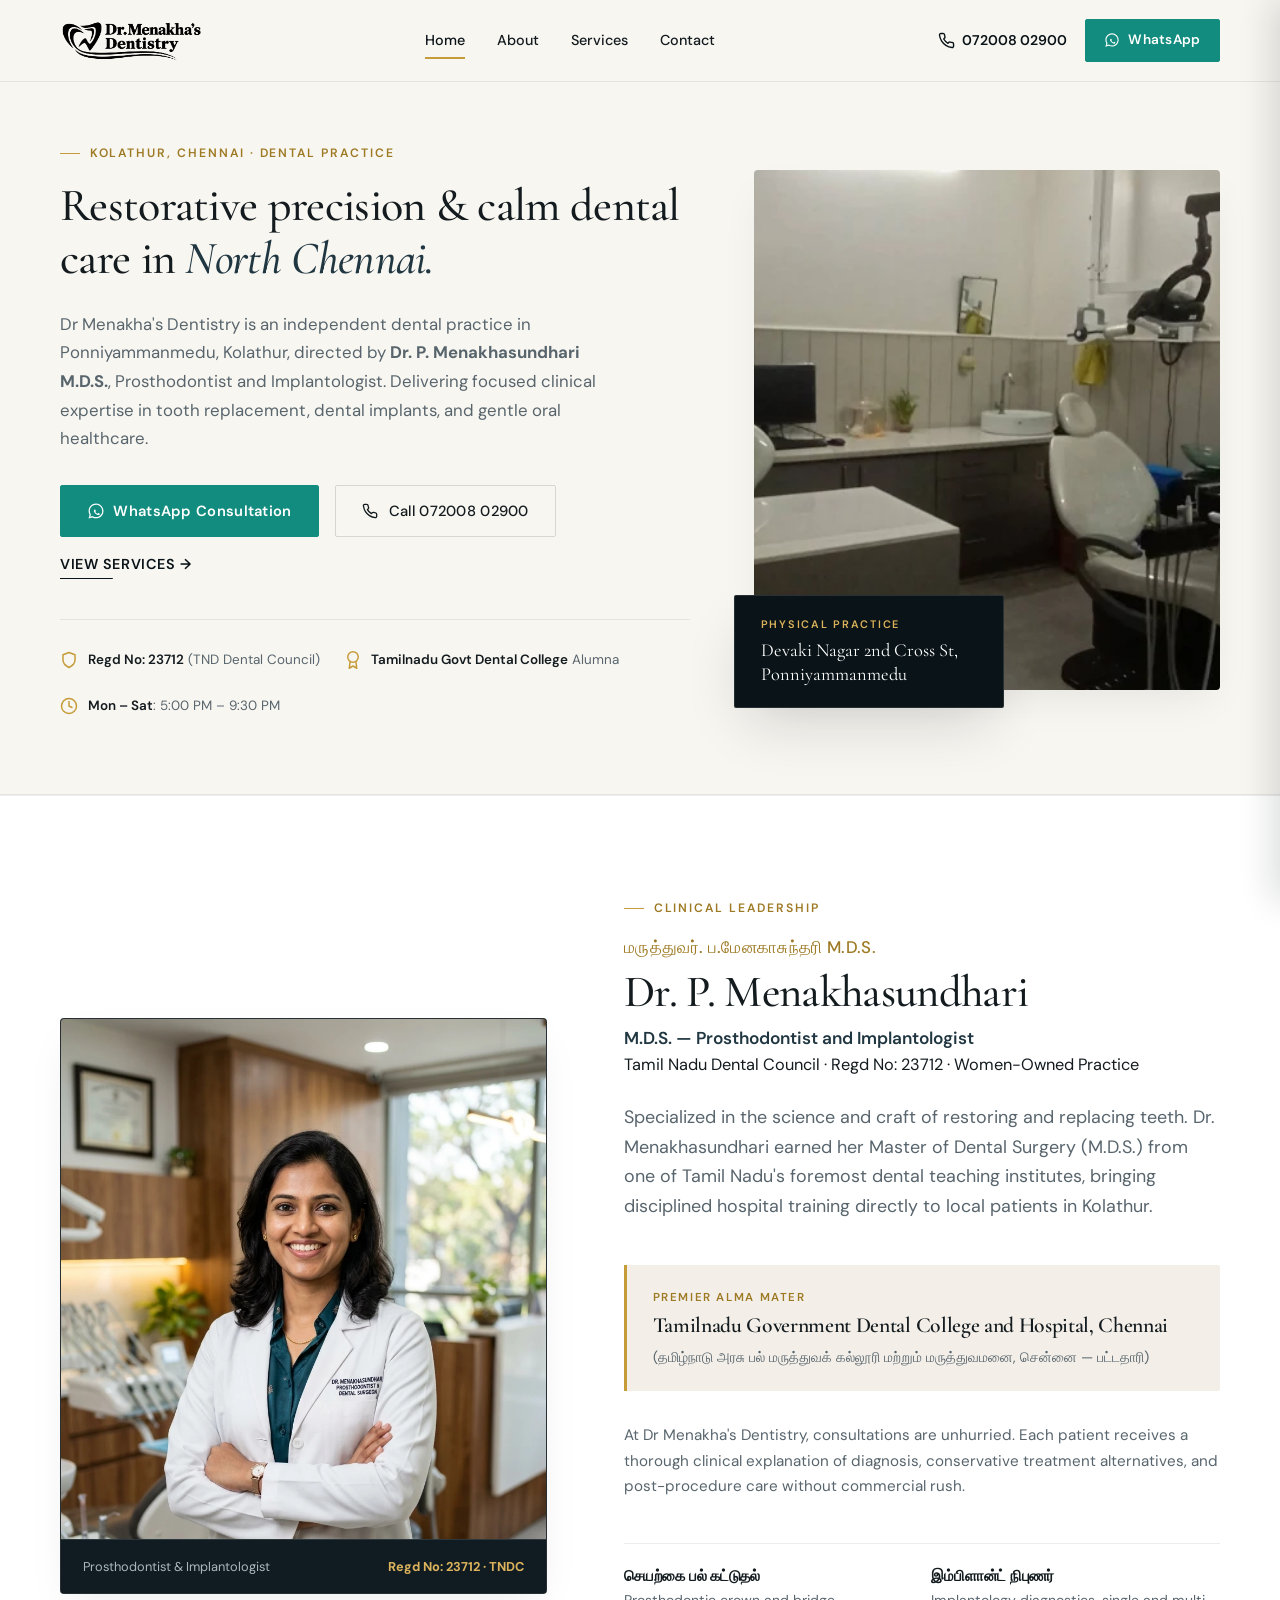
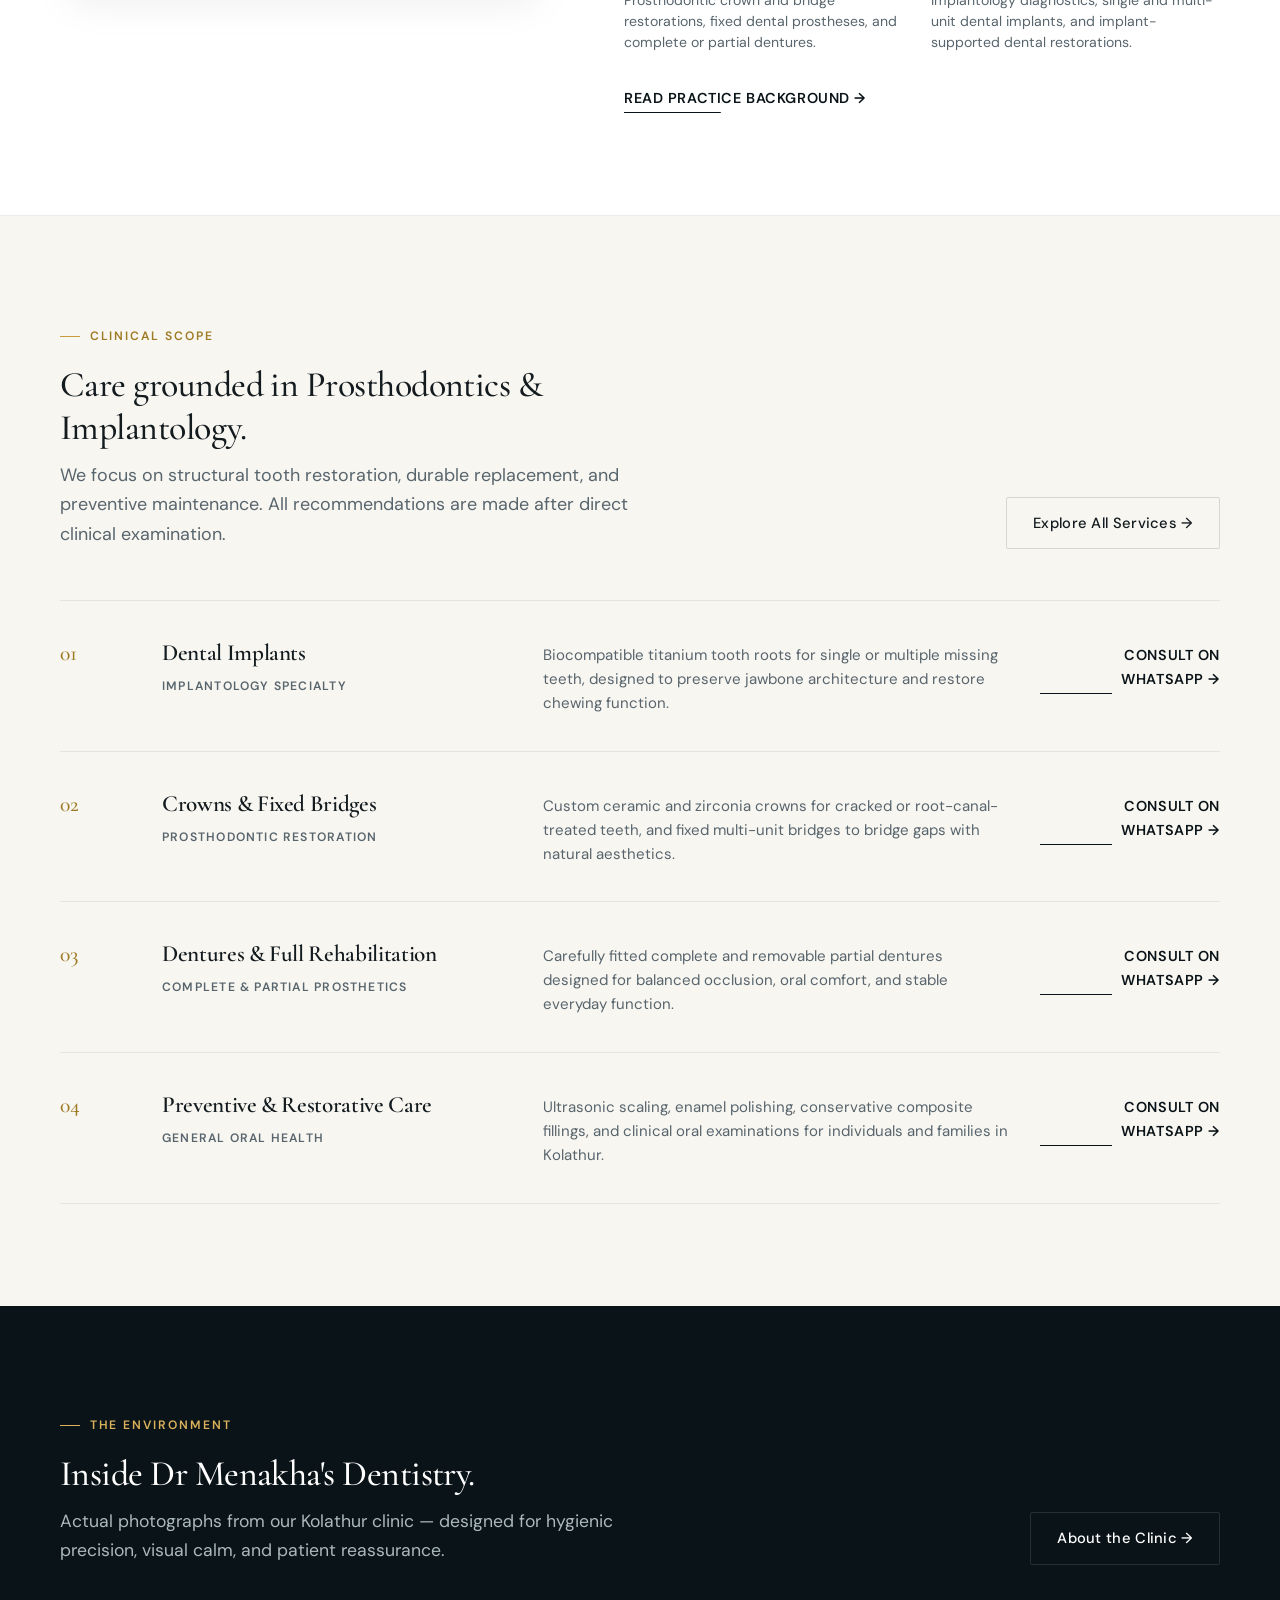
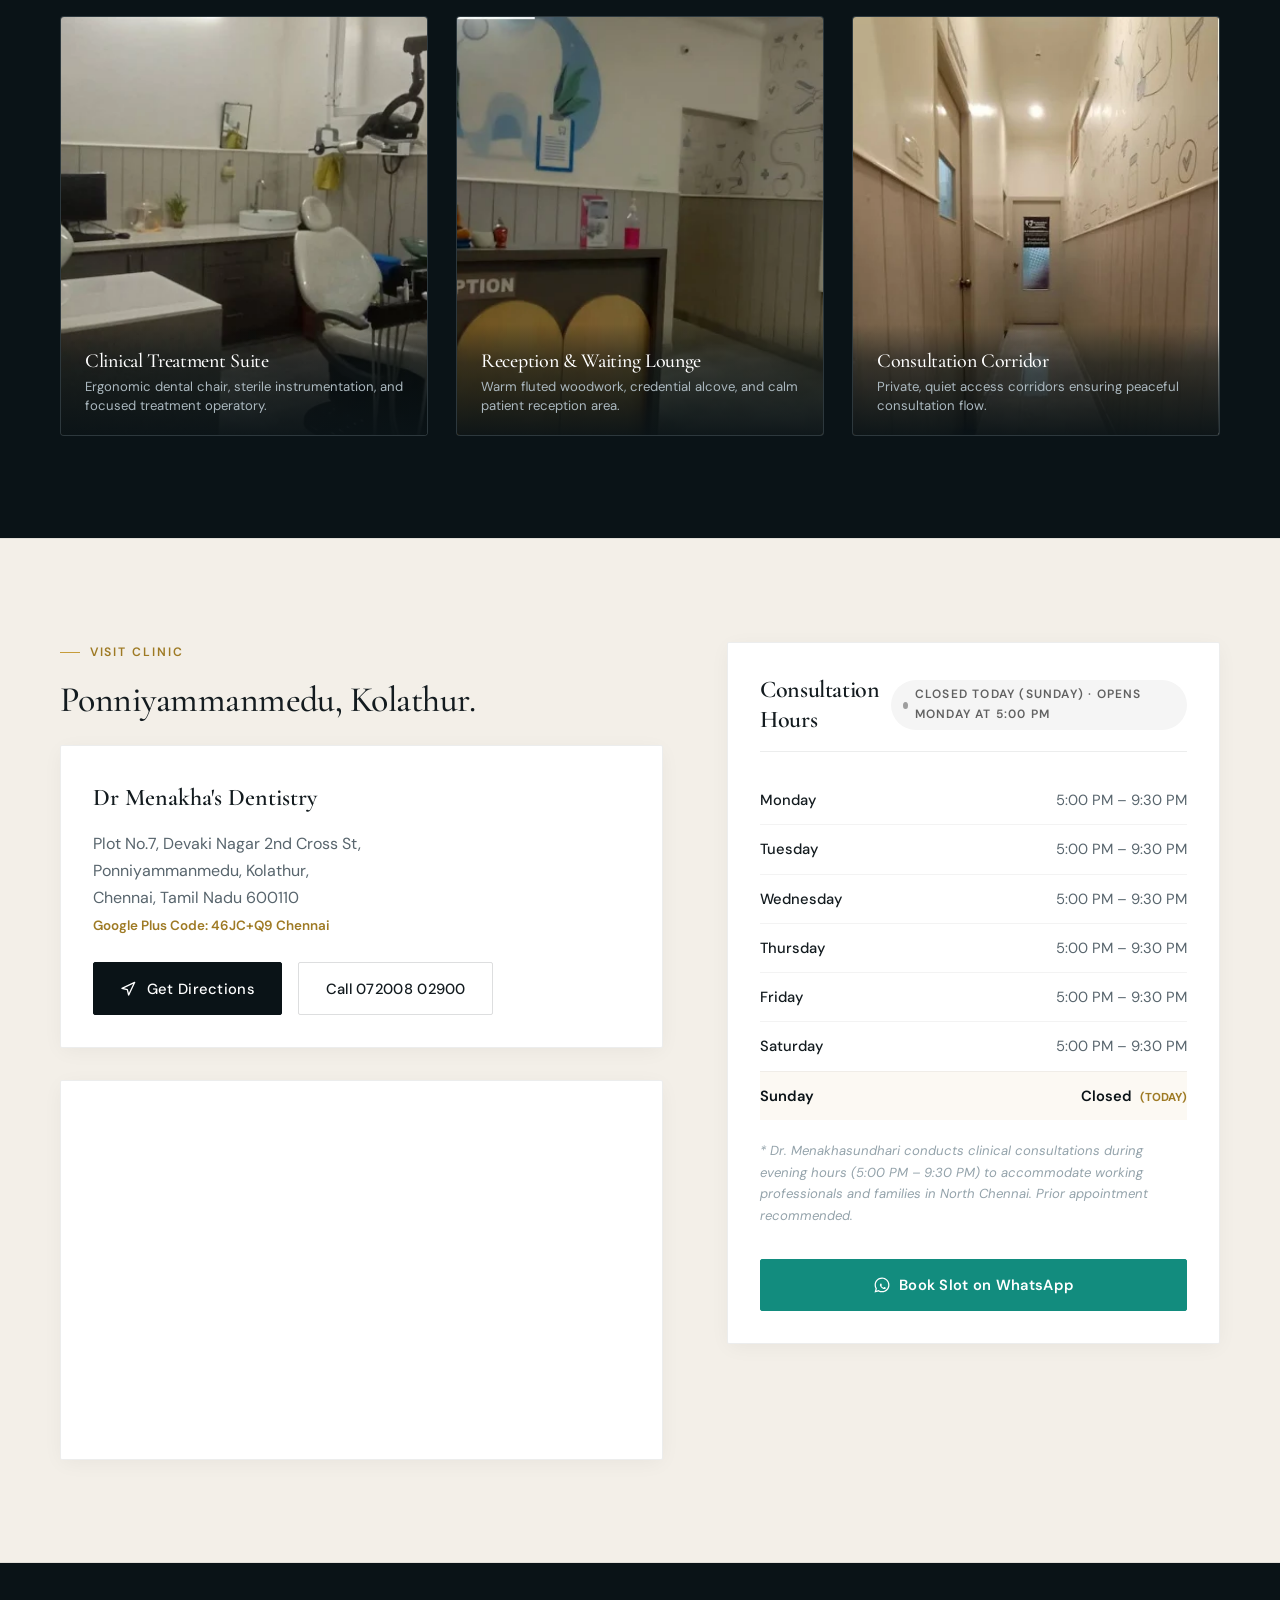
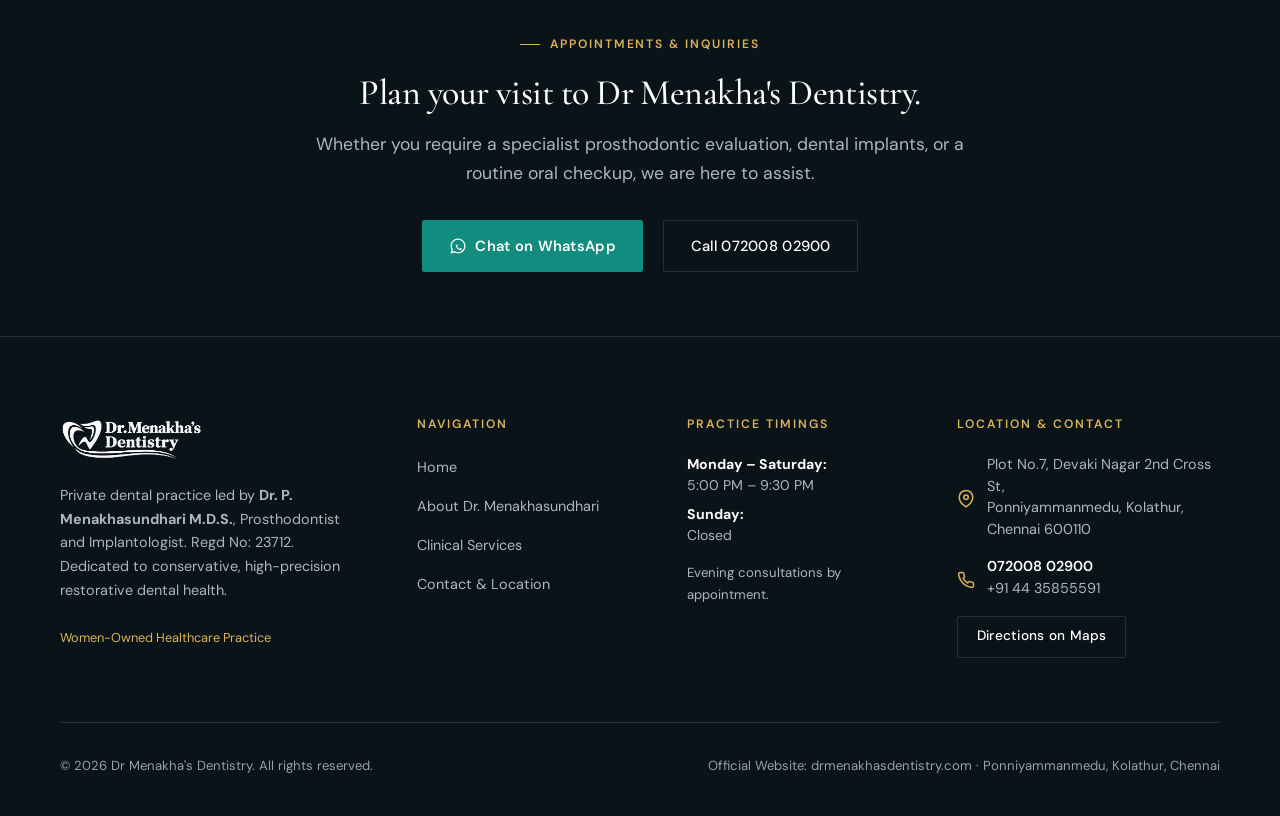
==== index.html @ 12c13c27 "Initial production release: Dr Menakha's Dentistry official website" ====
<!DOCTYPE html>
<html lang="en">
<head>
  <meta charset="UTF-8">
  <meta name="viewport" content="width=device-width, initial-scale=1.0">
  <title>Dr Menakha's Dentistry | Dental Clinic in Kolathur, Chennai</title>
  <meta name="description" content="Dr Menakha's Dentistry in Kolathur, Chennai. Led by Dr. P. Menakhasundhari M.D.S. (Govt Dental College Chennai), Prosthodontist and Implantologist. Regd No: 23712. Evening clinic 5:00 PM - 9:30 PM.">
  <meta name="keywords" content="dental clinic Kolathur, dentist Kolathur Chennai, Dr Menakha's Dentistry, Prosthodontist Chennai, dental implants Kolathur, Ponniyammanmedu dental clinic">
  <link rel="canonical" href="https://drmenakhasdentistry.com/">

  <!-- Open Graph -->
  <meta property="og:type" content="website">
  <meta property="og:url" content="https://drmenakhasdentistry.com/">
  <meta property="og:title" content="Dr Menakha's Dentistry | Dental Clinic in Kolathur, Chennai">
  <meta property="og:description" content="Boutique dental practice in Kolathur, Chennai. Prosthodontics, Dental Implants, and Restorative Care by Dr. P. Menakhasundhari M.D.S.">
  <meta property="og:image" content="https://drmenakhasdentistry.com/assets/images/clinic-signboard-night.png">

  <!-- Twitter -->
  <meta name="twitter:card" content="summary_large_image">
  <meta name="twitter:title" content="Dr Menakha's Dentistry | Kolathur, Chennai">
  <meta name="twitter:description" content="Prosthodontist and Implantologist in Kolathur, Chennai. Evening consultations 5:00 PM - 9:30 PM.">
  <meta name="twitter:image" content="https://drmenakhasdentistry.com/assets/images/clinic-signboard-night.png">

  <!-- Google Fonts: Cormorant Garamond & DM Sans -->
  <link rel="preconnect" href="https://fonts.googleapis.com">
  <link rel="preconnect" href="https://fonts.gstatic.com" crossorigin>
  <link href="https://fonts.googleapis.com/css2?family=Cormorant+Garamond:ital,wght@0,400;0,500;0,600;0,700;1,400;1,600&family=DM+Sans:ital,opsz,wght@0,9..40,300;0,9..40,400;0,9..40,500;0,9..40,600;0,9..40,700;1,9..40,400&display=swap" rel="stylesheet">

  <link rel="icon" type="image/x-icon" href="favicon.ico">
  <link rel="icon" type="image/png" href="assets/logo/favicon.png">
  <link rel="stylesheet" href="assets/css/main.css?v=7">

  <!-- Schema.org JSON-LD -->
  <script type="application/ld+json">
  {
    "@context": "https://schema.org",
    "@type": "Dentist",
    "@id": "https://drmenakhasdentistry.com/#clinic",
    "name": "Dr Menakha's Dentistry",
    "alternateName": "Dr. Menakha's Dentistry",
    "image": "https://drmenakhasdentistry.com/assets/images/clinic-signboard-night.png",
    "telephone": "+91-7200802900",
    "additionalTelephone": "+91-44-35855591",
    "url": "https://drmenakhasdentistry.com/",
    "priceRange": "$$",
    "address": {
      "@type": "PostalAddress",
      "streetAddress": "Plot No.7, Devaki Nagar 2nd Cross St, Ponniyammanmedu",
      "addressLocality": "Kolathur, Chennai",
      "addressRegion": "Tamil Nadu",
      "postalCode": "600110",
      "addressCountry": "IN"
    },
    "geo": {
      "@type": "GeoCoordinates",
      "latitude": 13.1257,
      "longitude": 80.2078
    },
    "hasMap": "https://maps.google.com/?q=46JC%2BQ9+Chennai,+Tamil+Nadu",
    "openingHoursSpecification": [
      {
        "@type": "OpeningHoursSpecification",
        "dayOfWeek": ["Monday", "Tuesday", "Wednesday", "Thursday", "Friday", "Saturday"],
        "opens": "17:00",
        "closes": "21:30"
      }
    ],
    "medicalSpecialty": [
      "Prosthodontics",
      "Implantology",
      "Dentistry"
    ],
    "physician": {
      "@type": "Physician",
      "name": "Dr. P. Menakhasundhari",
      "jobTitle": "Prosthodontist and Implantologist",
      "alumniOf": "Tamilnadu Government Dental College and Hospital, Chennai",
      "identifier": "23712"
    }
  }
  </script>
</head>
<body>

  <!-- ==========================================================================
       Header & Navigation
       ========================================================================== -->
  <header class="site-header" role="banner">
    <div class="container header-inner">
      <a href="index.html" class="brand-logo-link" aria-label="Dr Menakha's Dentistry Home">
        <picture>
          <source srcset="assets/logo/clinic-logo.webp" type="image/webp">
          <img src="assets/logo/clinic-logo.png" alt="Dr Menakha's Dentistry" class="brand-logo-img" width="235" height="83" fetchpriority="high">
        </picture>
      </a>

      <nav class="desktop-nav" role="navigation" aria-label="Main Navigation">
        <a href="index.html" class="nav-link active">Home</a>
        <a href="about.html" class="nav-link">About</a>
        <a href="services.html" class="nav-link">Services</a>
        <a href="contact.html" class="nav-link">Contact</a>
      </nav>

      <div class="header-cta-group">
        <a href="tel:07200802900" class="header-phone-link">
          <svg width="17" height="17" viewBox="0 0 24 24" fill="none" stroke="currentColor" stroke-width="2" stroke-linecap="round" stroke-linejoin="round" aria-hidden="true"><path d="M22 16.92v3a2 2 0 0 1-2.18 2 19.79 19.79 0 0 1-8.63-3.07 19.5 19.5 0 0 1-6-6 19.79 19.79 0 0 1-3.07-8.67A2 2 0 0 1 4.11 2h3a2 2 0 0 1 2 1.72 12.84 12.84 0 0 0 .7 2.81 2 2 0 0 1-.45 2.11L8.09 9.91a16 16 0 0 0 6 6l1.27-1.27a2 2 0 0 1 2.11-.45 12.84 12.84 0 0 0 2.81.7A2 2 0 0 1 22 16.92z"></path></svg>
          <span>072008 02900</span>
        </a>
        <a href="https://wa.me/917200802900?text=Hello%20Dr.%20Menakha's%20Dentistry,%20I%20would%20like%20to%20consult%20regarding%20an%20appointment." target="_blank" rel="noopener" class="btn btn-whatsapp btn-sm" aria-label="Chat on WhatsApp">
          <svg width="16" height="16" viewBox="0 0 24 24" fill="currentColor" aria-hidden="true"><path d="M12.04 2c-5.46 0-9.91 4.45-9.91 9.91 0 1.75.46 3.45 1.32 4.95L2.05 22l5.25-1.38c1.45.79 3.08 1.21 4.74 1.21 5.46 0 9.91-4.45 9.91-9.91 0-2.65-1.03-5.14-2.9-7.01A9.816 9.816 0 0 0 12.04 2zm.01 1.67c2.2 0 4.26.86 5.82 2.42a8.225 8.225 0 0 1 2.41 5.83c0 4.54-3.7 8.24-8.24 8.24-1.48 0-2.93-.4-4.2-1.15l-.3-.18-3.12.82.83-3.04-.2-.31a8.196 8.196 0 0 1-1.26-4.38c0-4.54 3.7-8.24 8.24-8.24zm4.52 11.66c-.19-.09-1.12-.55-1.3-.61-.17-.07-.3-.1-.43.1-.12.19-.49.61-.6.74-.11.12-.23.14-.42.05-.19-.09-.81-.3-1.55-.96-.57-.51-.96-1.14-1.07-1.33-.11-.19-.01-.3.08-.39.09-.09.19-.23.29-.35.09-.12.13-.2.19-.33.07-.14.03-.26-.02-.35-.05-.09-.43-1.04-.6-1.42-.16-.37-.32-.32-.44-.33l-.37-.01c-.13 0-.34.05-.51.24-.18.19-.68.66-.68 1.62s.7 1.88.8 2.01c.09.14 1.37 2.1 3.32 2.94.46.2.83.32 1.11.41.47.15.89.13 1.23.08.38-.06 1.12-.46 1.28-.9.16-.44.16-.82.11-.9-.04-.08-.17-.13-.36-.23z"/></svg>
          <span>WhatsApp</span>
        </a>
      </div>

      <button type="button" class="mobile-nav-toggle" aria-label="Toggle navigation menu" aria-expanded="false">
        <span class="hamburger-bar"></span>
        <span class="hamburger-bar"></span>
        <span class="hamburger-bar"></span>
      </button>
    </div>
  </header>

  <!-- Mobile Drawer -->
  <div class="mobile-drawer-backdrop" aria-hidden="true"></div>
  <aside class="mobile-drawer" role="dialog" aria-label="Mobile Navigation">
    <nav class="mobile-drawer-nav">
      <a href="index.html" class="mobile-nav-link active">Home</a>
      <a href="about.html" class="mobile-nav-link">About Practice</a>
      <a href="services.html" class="mobile-nav-link">Clinical Services</a>
      <a href="contact.html" class="mobile-nav-link">Contact &amp; Timings</a>
    </nav>
    <div class="mobile-drawer-footer">
      <div style="font-size: 0.85rem; color: var(--color-text-muted); margin-bottom: 0.5rem;">
        Plot No.7, Devaki Nagar 2nd Cross St,<br>Ponniyammanmedu, Kolathur, Chennai
      </div>
      <a href="tel:07200802900" class="btn btn-secondary" style="width: 100%;">Call 072008 02900</a>
      <a href="https://wa.me/917200802900?text=Hello%20Dr.%20Menakha's%20Dentistry,%20I%20would%20like%20to%20consult%20regarding%20an%20appointment." target="_blank" rel="noopener" class="btn btn-whatsapp" style="width: 100%;">Chat on WhatsApp</a>
    </div>
  </aside>

  <!-- Main Content -->
  <main id="main-content">

    <!-- ==========================================================================
         Hero Section (Editorial Asymmetric Composition)
         ========================================================================== -->
    <section class="hero-editorial" aria-labelledby="hero-title">
      <div class="container">
        <div class="hero-grid">
          
          <div class="hero-copy-col" data-reveal>
            <div class="eyebrow">Kolathur, Chennai · Dental Practice</div>
            <h1 id="hero-title" class="hero-headline">
              Restorative precision &amp; calm dental care in <span class="accent">North Chennai.</span>
            </h1>
            <p class="hero-description">
              Dr Menakha's Dentistry is an independent dental practice in Ponniyammanmedu, Kolathur, directed by <strong>Dr. P. Menakhasundhari M.D.S.</strong>, Prosthodontist and Implantologist. Delivering focused clinical expertise in tooth replacement, dental implants, and gentle oral healthcare.
            </p>

            <div class="hero-actions">
              <a href="https://wa.me/917200802900?text=Hello%20Dr.%20Menakha's%20Dentistry,%20I%20would%20like%20to%20consult%20regarding%20an%20appointment." target="_blank" rel="noopener" class="btn btn-whatsapp">
                <svg width="18" height="18" viewBox="0 0 24 24" fill="currentColor" aria-hidden="true"><path d="M12.04 2c-5.46 0-9.91 4.45-9.91 9.91 0 1.75.46 3.45 1.32 4.95L2.05 22l5.25-1.38c1.45.79 3.08 1.21 4.74 1.21 5.46 0 9.91-4.45 9.91-9.91 0-2.65-1.03-5.14-2.9-7.01A9.816 9.816 0 0 0 12.04 2zm.01 1.67c2.2 0 4.26.86 5.82 2.42a8.225 8.225 0 0 1 2.41 5.83c0 4.54-3.7 8.24-8.24 8.24-1.48 0-2.93-.4-4.2-1.15l-.3-.18-3.12.82.83-3.04-.2-.31a8.196 8.196 0 0 1-1.26-4.38c0-4.54 3.7-8.24 8.24-8.24zm4.52 11.66c-.19-.09-1.12-.55-1.3-.61-.17-.07-.3-.1-.43.1-.12.19-.49.61-.6.74-.11.12-.23.14-.42.05-.19-.09-.81-.3-1.55-.96-.57-.51-.96-1.14-1.07-1.33-.11-.19-.01-.3.08-.39.09-.09.19-.23.29-.35.09-.12.13-.2.19-.33.07-.14.03-.26-.02-.35-.05-.09-.43-1.04-.6-1.42-.16-.37-.32-.32-.44-.33l-.37-.01c-.13 0-.34.05-.51.24-.18.19-.68.66-.68 1.62s.7 1.88.8 2.01c.09.14 1.37 2.1 3.32 2.94.46.2.83.32 1.11.41.47.15.89.13 1.23.08.38-.06 1.12-.46 1.28-.9.16-.44.16-.82.11-.9-.04-.08-.17-.13-.36-.23z"/></svg>
                <span>WhatsApp Consultation</span>
              </a>
              <a href="tel:07200802900" class="btn btn-secondary">
                <svg width="16" height="16" viewBox="0 0 24 24" fill="none" stroke="currentColor" stroke-width="2" stroke-linecap="round" stroke-linejoin="round" aria-hidden="true"><path d="M22 16.92v3a2 2 0 0 1-2.18 2 19.79 19.79 0 0 1-8.63-3.07 19.5 19.5 0 0 1-6-6 19.79 19.79 0 0 1-3.07-8.67A2 2 0 0 1 4.11 2h3a2 2 0 0 1 2 1.72 12.84 12.84 0 0 0 .7 2.81 2 2 0 0 1-.45 2.11L8.09 9.91a16 16 0 0 0 6 6l1.27-1.27a2 2 0 0 1 2.11-.45 12.84 12.84 0 0 0 2.81.7A2 2 0 0 1 22 16.92z"></path></svg>
                <span>Call 072008 02900</span>
              </a>
              <a href="services.html" class="editorial-link">
                View Services &rarr;
              </a>
            </div>

            <!-- Factual Credential Badges -->
            <div class="credential-ribbon">
              <div class="credential-item">
                <svg width="18" height="18" viewBox="0 0 24 24" fill="none" stroke="currentColor" stroke-width="2" stroke-linecap="round" stroke-linejoin="round" aria-hidden="true"><path d="M12 22s8-4 8-10V5l-8-3-8 3v7c0 6 8 10 8 10z"></path></svg>
                <span><strong>Regd No: 23712</strong> (TND Dental Council)</span>
              </div>
              <div class="credential-item">
                <svg width="18" height="18" viewBox="0 0 24 24" fill="none" stroke="currentColor" stroke-width="2" stroke-linecap="round" stroke-linejoin="round" aria-hidden="true"><circle cx="12" cy="8" r="7"></circle><polyline points="8.21 13.89 7 23 12 20 17 23 15.79 13.88"></polyline></svg>
                <span><strong>Tamilnadu Govt Dental College</strong> Alumna</span>
              </div>
              <div class="credential-item">
                <svg width="18" height="18" viewBox="0 0 24 24" fill="none" stroke="currentColor" stroke-width="2" stroke-linecap="round" stroke-linejoin="round" aria-hidden="true"><circle cx="12" cy="12" r="10"></circle><polyline points="12 6 12 12 16 14"></polyline></svg>
                <span><strong>Mon – Sat</strong>: 5:00 PM – 9:30 PM</span>
              </div>
            </div>
          </div>

          <!-- Hero Media Composition (Real Clinic Photography) -->
          <div class="hero-media-col" data-reveal data-reveal-delay="1">
            <div class="hero-image-frame">
              <picture>
                <source srcset="assets/images/clinic-operatory.webp" type="image/webp">
                <img src="assets/images/clinic-operatory.png" alt="Clinical treatment operatory with modern ergonomic dental chair at Dr Menakha's Dentistry Kolathur" width="1024" height="405" loading="eager">
              </picture>
            </div>
            
            <div class="hero-badge-overlay">
              <div class="badge-eyebrow">Physical Practice</div>
              <p class="badge-text">Devaki Nagar 2nd Cross St, Ponniyammanmedu</p>
            </div>
          </div>

        </div>
      </div>
    </section>

    <hr class="hairline-divider">

    <!-- ==========================================================================
         Doctor & Academic Profile Section (Strictly Factual)
         ========================================================================== -->
    <section class="section-spacing doctor-profile-section" aria-labelledby="doctor-profile-title">
      <div class="container">
        <div class="doctor-grid">
          
          <div class="doctor-media-wrapper" data-reveal>
            <div class="doctor-portrait-card">
              <picture>
                <source srcset="assets/images/doctor-portrait.webp" type="image/webp">
                <img src="assets/images/doctor-portrait.jpg" alt="Dr. P. Menakhasundhari M.D.S., Prosthodontist and Implantologist at Dr Menakha's Dentistry Kolathur" width="800" height="1067" loading="lazy" class="doctor-portrait-img">
              </picture>
              <div class="doctor-caption-strip">
                <span>Prosthodontist &amp; Implantologist</span>
                <strong>Regd No: 23712 · TNDC</strong>
              </div>
            </div>
          </div>

          <div class="doctor-content-col" data-reveal data-reveal-delay="1">
            <div class="eyebrow">Clinical Leadership</div>
            <div class="doctor-tamil-script">மருத்துவர். ப.மேனகாசுந்தரி M.D.S.</div>
            
            <div class="doctor-title-block">
              <h2 id="doctor-profile-title" class="doctor-name">Dr. P. Menakhasundhari</h2>
              <div class="doctor-designation">M.D.S. — Prosthodontist and Implantologist</div>
              <div class="doctor-reg_meta">Tamil Nadu Dental Council · Regd No: 23712 · Women-Owned Practice</div>
            </div>

            <p class="lead-text">
              Specialized in the science and craft of restoring and replacing teeth. Dr. Menakhasundhari earned her Master of Dental Surgery (M.D.S.) from one of Tamil Nadu's foremost dental teaching institutes, bringing disciplined hospital training directly to local patients in Kolathur.
            </p>

            <div class="institution-card">
              <div class="institution-label">Premier Alma Mater</div>
              <h3 class="institution-name">Tamilnadu Government Dental College and Hospital, Chennai</h3>
              <p style="font-size: 0.88rem; color: var(--color-text-muted); margin-top: 0.4rem; margin-bottom: 0;">
                (தமிழ்நாடு அரசு பல் மருத்துவக் கல்லூரி மற்றும் மருத்துவமனை, சென்னை — பட்டதாரி)
              </p>
            </div>

            <p style="font-size: 0.95rem; color: var(--color-text-muted);">
              At Dr Menakha's Dentistry, consultations are unhurried. Each patient receives a thorough clinical explanation of diagnosis, conservative treatment alternatives, and post-procedure care without commercial rush.
            </p>

            <div class="specialty-list">
              <div class="specialty-item">
                <h4>செயற்கை பல் கட்டுதல்</h4>
                <p>Prosthodontic crown and bridge restorations, fixed dental prostheses, and complete or partial dentures.</p>
              </div>
              <div class="specialty-item">
                <h4>இம்பிளான்ட் நிபுணர்</h4>
                <p>Implantology diagnostics, single and multi-unit dental implants, and implant-supported dental restorations.</p>
              </div>
            </div>

            <div style="margin-top: 2rem;">
              <a href="about.html" class="editorial-link">Read Practice Background &rarr;</a>
            </div>
          </div>

        </div>
      </div>
    </section>

    <!-- ==========================================================================
         Selected Dental Services Preview
         ========================================================================== -->
    <section class="section-spacing services-editorial-section" aria-labelledby="services-preview-title">
      <div class="container">
        
        <div class="section-head-split" data-reveal>
          <div class="section-head-copy">
            <div class="eyebrow">Clinical Scope</div>
            <h2 id="services-preview-title">Care grounded in Prosthodontics &amp; Implantology.</h2>
            <p class="lead-text">
              We focus on structural tooth restoration, durable replacement, and preventive maintenance. All recommendations are made after direct clinical examination.
            </p>
          </div>
          <div>
            <a href="services.html" class="btn btn-secondary">Explore All Services &rarr;</a>
          </div>
        </div>

        <div class="service-list-editorial">
          
          <article class="service-row-editorial" data-reveal>
            <div class="service-num">01</div>
            <div class="service-name-col">
              <h3>Dental Implants</h3>
              <span class="service-tag">Implantology Specialty</span>
            </div>
            <div class="service-desc-col">
              <p>Biocompatible titanium tooth roots for single or multiple missing teeth, designed to preserve jawbone architecture and restore chewing function.</p>
            </div>
            <div class="service-action-col">
              <a href="https://wa.me/917200802900?text=Hello%20Dr.%20Menakha's%20Dentistry,%20I%20would%20like%20to%20consult%20regarding%20Dental%20Implants." target="_blank" rel="noopener" class="editorial-link">Consult on WhatsApp &rarr;</a>
            </div>
          </article>

          <article class="service-row-editorial" data-reveal data-reveal-delay="1">
            <div class="service-num">02</div>
            <div class="service-name-col">
              <h3>Crowns &amp; Fixed Bridges</h3>
              <span class="service-tag">Prosthodontic Restoration</span>
            </div>
            <div class="service-desc-col">
              <p>Custom ceramic and zirconia crowns for cracked or root-canal-treated teeth, and fixed multi-unit bridges to bridge gaps with natural aesthetics.</p>
            </div>
            <div class="service-action-col">
              <a href="https://wa.me/917200802900?text=Hello%20Dr.%20Menakha's%20Dentistry,%20I%20would%20like%20to%20consult%20regarding%20Crowns%20and%20Fixed%20Bridges." target="_blank" rel="noopener" class="editorial-link">Consult on WhatsApp &rarr;</a>
            </div>
          </article>

          <article class="service-row-editorial" data-reveal data-reveal-delay="2">
            <div class="service-num">03</div>
            <div class="service-name-col">
              <h3>Dentures &amp; Full Rehabilitation</h3>
              <span class="service-tag">Complete &amp; Partial Prosthetics</span>
            </div>
            <div class="service-desc-col">
              <p>Carefully fitted complete and removable partial dentures designed for balanced occlusion, oral comfort, and stable everyday function.</p>
            </div>
            <div class="service-action-col">
              <a href="https://wa.me/917200802900?text=Hello%20Dr.%20Menakha's%20Dentistry,%20I%20would%20like%20to%20consult%20regarding%20Dentures%20and%20Rehabilitation." target="_blank" rel="noopener" class="editorial-link">Consult on WhatsApp &rarr;</a>
            </div>
          </article>

          <article class="service-row-editorial" data-reveal data-reveal-delay="3">
            <div class="service-num">04</div>
            <div class="service-name-col">
              <h3>Preventive &amp; Restorative Care</h3>
              <span class="service-tag">General Oral Health</span>
            </div>
            <div class="service-desc-col">
              <p>Ultrasonic scaling, enamel polishing, conservative composite fillings, and clinical oral examinations for individuals and families in Kolathur.</p>
            </div>
            <div class="service-action-col">
              <a href="https://wa.me/917200802900?text=Hello%20Dr.%20Menakha's%20Dentistry,%20I%20would%20like%20to%20consult%20regarding%20Preventive%20and%20Restorative%20Care." target="_blank" rel="noopener" class="editorial-link">Consult on WhatsApp &rarr;</a>
            </div>
          </article>

        </div>

      </div>
    </section>

    <!-- ==========================================================================
         Real Clinic Photographic Gallery / Tour
         ========================================================================== -->
    <section class="section-spacing gallery-editorial-section" aria-labelledby="gallery-title">
      <div class="container">
        
        <div class="section-head-split" data-reveal>
          <div class="section-head-copy">
            <div class="eyebrow eyebrow-dark">The Environment</div>
            <h2 id="gallery-title">Inside Dr Menakha's Dentistry.</h2>
            <p style="color: var(--color-text-inverse-muted); font-size: 1.1rem;">
              Actual photographs from our Kolathur clinic — designed for hygienic precision, visual calm, and patient reassurance.
            </p>
          </div>
          <div>
            <a href="about.html" class="btn btn-secondary-dark">About the Clinic &rarr;</a>
          </div>
        </div>

        <div class="gallery-grid-editorial">
          
          <div class="gallery-item" data-reveal>
            <picture>
              <source srcset="assets/images/clinic-operatory.webp" type="image/webp">
              <img src="assets/images/clinic-operatory.png" alt="Clinical treatment suite with ergonomic dental chair at Dr Menakha's Dentistry Kolathur" width="1024" height="405" loading="lazy">
            </picture>
            <div class="gallery-caption">
              <h4>Clinical Treatment Suite</h4>
              <p>Ergonomic dental chair, sterile instrumentation, and focused treatment operatory.</p>
            </div>
          </div>

          <div class="gallery-item" data-reveal data-reveal-delay="1">
            <picture>
              <source srcset="assets/images/clinic-reception.webp" type="image/webp">
              <img src="assets/images/clinic-reception.png" alt="Reception desk with fluted architectural wood arches, framed certificates niche and calming waiting area" width="1024" height="389" loading="lazy">
            </picture>
            <div class="gallery-caption">
              <h4>Reception &amp; Waiting Lounge</h4>
              <p>Warm fluted woodwork, credential alcove, and calm patient reception area.</p>
            </div>
          </div>

          <div class="gallery-item gallery-item-hallway" data-reveal data-reveal-delay="2">
            <picture>
              <source srcset="assets/images/clinic-hallway.webp" type="image/webp">
              <img src="assets/images/clinic-hallway.png" alt="Clean clinic corridor with warm neutral wall paneling and operatory suites" width="412" height="870" loading="lazy">
            </picture>
            <div class="gallery-caption">
              <h4>Consultation Corridor</h4>
              <p>Private, quiet access corridors ensuring peaceful consultation flow.</p>
            </div>
          </div>

        </div>

      </div>
    </section>

    <!-- ==========================================================================
         Location, Timings & Practical Information Section
         ========================================================================== -->
    <section class="section-spacing practical-section" aria-labelledby="location-title">
      <div class="container">
        
        <div class="practical-grid">
          
          <div class="location-info-block" data-reveal>
            <div class="eyebrow">Visit Clinic</div>
            <h2 id="location-title" style="margin-bottom: 1.5rem;">Ponniyammanmedu, Kolathur.</h2>
            
            <div class="location-address-box">
              <div class="address-title">Dr Menakha's Dentistry</div>
              <div class="address-lines">
                Plot No.7, Devaki Nagar 2nd Cross St,<br>
                Ponniyammanmedu, Kolathur,<br>
                Chennai, Tamil Nadu 600110<br>
                <span style="font-size: 0.84rem; color: var(--color-gold-600); font-weight: 600;">Google Plus Code: 46JC+Q9 Chennai</span>
              </div>
              
              <div class="address-actions">
                <a href="https://maps.google.com/?q=46JC%2BQ9+Chennai,+Tamil+Nadu" target="_blank" rel="noopener" class="btn btn-primary">
                  <svg width="16" height="16" viewBox="0 0 24 24" fill="none" stroke="currentColor" stroke-width="2" stroke-linecap="round" stroke-linejoin="round" aria-hidden="true"><polygon points="3 11 22 2 13 21 11 13 3 11"></polygon></svg>
                  Get Directions
                </a>
                <a href="tel:07200802900" class="btn btn-secondary">
                  Call 072008 02900
                </a>
              </div>
            </div>

            <!-- Embedded Google Map -->
            <div class="map-container">
              <iframe 
                title="Google Map location of Dr Menakha's Dentistry in Kolathur Chennai" 
                src="https://maps.google.com/maps?q=13.1257,80.2078&amp;hl=en&amp;z=15&amp;output=embed" 
                loading="lazy" 
                allowfullscreen>
              </iframe>
            </div>
          </div>

          <!-- Hours Card with Real-time Status -->
          <div class="hours-info-col" data-reveal data-reveal-delay="1">
            <div class="hours-card">
              <div class="hours-header">
                <h3 class="hours-title">Consultation Hours</h3>
                <div class="status-badge" data-clinic-status>
                  <span class="status-dot"></span>
                  <span class="status-label">Checking clinic hours...</span>
                </div>
              </div>

              <table class="hours-table">
                <tbody>
                  <tr>
                    <td class="day">Monday</td>
                    <td class="time">5:00 PM – 9:30 PM</td>
                  </tr>
                  <tr>
                    <td class="day">Tuesday</td>
                    <td class="time">5:00 PM – 9:30 PM</td>
                  </tr>
                  <tr>
                    <td class="day">Wednesday</td>
                    <td class="time">5:00 PM – 9:30 PM</td>
                  </tr>
                  <tr>
                    <td class="day">Thursday</td>
                    <td class="time">5:00 PM – 9:30 PM</td>
                  </tr>
                  <tr>
                    <td class="day">Friday</td>
                    <td class="time">5:00 PM – 9:30 PM</td>
                  </tr>
                  <tr>
                    <td class="day">Saturday</td>
                    <td class="time">5:00 PM – 9:30 PM</td>
                  </tr>
                  <tr>
                    <td class="day">Sunday</td>
                    <td class="time">Closed</td>
                  </tr>
                </tbody>
              </table>

              <p class="hours-note">
                * Dr. Menakhasundhari conducts clinical consultations during evening hours (5:00 PM – 9:30 PM) to accommodate working professionals and families in North Chennai. Prior appointment recommended.
              </p>

              <div style="margin-top: 2rem;">
                <a href="https://wa.me/917200802900?text=Hello%20Dr.%20Menakha's%20Dentistry,%20I%20would%20like%20to%20book%20an%20evening%20appointment%20slot." target="_blank" rel="noopener" class="btn btn-whatsapp" style="width: 100%; justify-content: center;">
                  <svg width="18" height="18" viewBox="0 0 24 24" fill="currentColor" aria-hidden="true"><path d="M12.04 2c-5.46 0-9.91 4.45-9.91 9.91 0 1.75.46 3.45 1.32 4.95L2.05 22l5.25-1.38c1.45.79 3.08 1.21 4.74 1.21 5.46 0 9.91-4.45 9.91-9.91 0-2.65-1.03-5.14-2.9-7.01A9.816 9.816 0 0 0 12.04 2zm.01 1.67c2.2 0 4.26.86 5.82 2.42a8.225 8.225 0 0 1 2.41 5.83c0 4.54-3.7 8.24-8.24 8.24-1.48 0-2.93-.4-4.2-1.15l-.3-.18-3.12.82.83-3.04-.2-.31a8.196 8.196 0 0 1-1.26-4.38c0-4.54 3.7-8.24 8.24-8.24zm4.52 11.66c-.19-.09-1.12-.55-1.3-.61-.17-.07-.3-.1-.43.1-.12.19-.49.61-.6.74-.11.12-.23.14-.42.05-.19-.09-.81-.3-1.55-.96-.57-.51-.96-1.14-1.07-1.33-.11-.19-.01-.3.08-.39.09-.09.19-.23.29-.35.09-.12.13-.2.19-.33.07-.14.03-.26-.02-.35-.05-.09-.43-1.04-.6-1.42-.16-.37-.32-.32-.44-.33l-.37-.01c-.13 0-.34.05-.51.24-.18.19-.68.66-.68 1.62s.7 1.88.8 2.01c.09.14 1.37 2.1 3.32 2.94.46.2.83.32 1.11.41.47.15.89.13 1.23.08.38-.06 1.12-.46 1.28-.9.16-.44.16-.82.11-.9-.04-.08-.17-.13-.36-.23z"/></svg>
                  <span>Book Slot on WhatsApp</span>
                </a>
              </div>
            </div>
          </div>

        </div>

      </div>
    </section>

    <!-- ==========================================================================
         Calm Appointment Enquiry Banner
         ========================================================================== -->
    <section class="section-spacing-sm cta-banner-section" aria-labelledby="cta-heading">
      <div class="container">
        <div class="cta-banner-content" data-reveal>
          <div class="eyebrow eyebrow-dark">Appointments &amp; Inquiries</div>
          <h2 id="cta-heading">Plan your visit to Dr Menakha's Dentistry.</h2>
          <p>
            Whether you require a specialist prosthodontic evaluation, dental implants, or a routine oral checkup, we are here to assist.
          </p>
          <div class="cta-banner-actions">
            <a href="https://wa.me/917200802900?text=Hello%20Dr.%20Menakha's%20Dentistry,%20I%20would%20like%20to%20consult%20regarding%20an%20appointment." target="_blank" rel="noopener" class="btn btn-whatsapp">
              <svg width="18" height="18" viewBox="0 0 24 24" fill="currentColor" aria-hidden="true"><path d="M12.04 2c-5.46 0-9.91 4.45-9.91 9.91 0 1.75.46 3.45 1.32 4.95L2.05 22l5.25-1.38c1.45.79 3.08 1.21 4.74 1.21 5.46 0 9.91-4.45 9.91-9.91 0-2.65-1.03-5.14-2.9-7.01A9.816 9.816 0 0 0 12.04 2zm.01 1.67c2.2 0 4.26.86 5.82 2.42a8.225 8.225 0 0 1 2.41 5.83c0 4.54-3.7 8.24-8.24 8.24-1.48 0-2.93-.4-4.2-1.15l-.3-.18-3.12.82.83-3.04-.2-.31a8.196 8.196 0 0 1-1.26-4.38c0-4.54 3.7-8.24 8.24-8.24zm4.52 11.66c-.19-.09-1.12-.55-1.3-.61-.17-.07-.3-.1-.43.1-.12.19-.49.61-.6.74-.11.12-.23.14-.42.05-.19-.09-.81-.3-1.55-.96-.57-.51-.96-1.14-1.07-1.33-.11-.19-.01-.3.08-.39.09-.09.19-.23.29-.35.09-.12.13-.2.19-.33.07-.14.03-.26-.02-.35-.05-.09-.43-1.04-.6-1.42-.16-.37-.32-.32-.44-.33l-.37-.01c-.13 0-.34.05-.51.24-.18.19-.68.66-.68 1.62s.7 1.88.8 2.01c.09.14 1.37 2.1 3.32 2.94.46.2.83.32 1.11.41.47.15.89.13 1.23.08.38-.06 1.12-.46 1.28-.9.16-.44.16-.82.11-.9-.04-.08-.17-.13-.36-.23z"/></svg>
              <span>Chat on WhatsApp</span>
            </a>
            <a href="tel:07200802900" class="btn btn-secondary-dark">
              Call 072008 02900
            </a>
          </div>
        </div>
      </div>
    </section>

  </main>

  <!-- ==========================================================================
       Footer
       ========================================================================== -->
  <footer class="site-footer" role="contentinfo">
    <div class="container">
      <div class="footer-top-grid">
        
        <div class="footer-brand-col">
          <a href="index.html" class="brand-logo-link" aria-label="Dr Menakha's Dentistry Home" style="margin-bottom: 1.25rem;">
            <picture>
              <source srcset="assets/logo/clinic-logo-white.webp" type="image/webp">
              <img src="assets/logo/clinic-logo-white.png" alt="Dr Menakha's Dentistry" class="brand-logo-img brand-logo-white" width="235" height="83" loading="lazy">
            </picture>
          </a>
          <p class="footer-bio">
            Private dental practice led by <strong>Dr. P. Menakhasundhari M.D.S.</strong>, Prosthodontist and Implantologist. Regd No: 23712. Dedicated to conservative, high-precision restorative dental health.
          </p>
          <div style="font-size: 0.8rem; color: var(--color-gold-400);">
            Women-Owned Healthcare Practice
          </div>
        </div>

        <div>
          <div class="footer-col-title">Navigation</div>
          <ul class="footer-nav-list">
            <li><a href="index.html">Home</a></li>
            <li><a href="about.html">About Dr. Menakhasundhari</a></li>
            <li><a href="services.html">Clinical Services</a></li>
            <li><a href="contact.html">Contact &amp; Location</a></li>
          </ul>
        </div>

        <div>
          <div class="footer-col-title">Practice Timings</div>
          <div class="footer-hours-item">
            <strong>Monday – Saturday:</strong><br>
            5:00 PM – 9:30 PM
          </div>
          <div class="footer-hours-item">
            <strong>Sunday:</strong><br>
            Closed
          </div>
          <div style="margin-top: 1rem; font-size: 0.82rem; color: var(--color-text-inverse-muted);">
            Evening consultations by appointment.
          </div>
        </div>

        <div>
          <div class="footer-col-title">Location &amp; Contact</div>
          <div class="footer-contact-item">
            <svg width="18" height="18" viewBox="0 0 24 24" fill="none" stroke="currentColor" stroke-width="2" aria-hidden="true"><path d="M21 10c0 7-9 13-9 13s-9-6-9-13a9 9 0 0 1 18 0z"></path><circle cx="12" cy="10" r="3"></circle></svg>
            <span>
              Plot No.7, Devaki Nagar 2nd Cross St,<br>
              Ponniyammanmedu, Kolathur,<br>
              Chennai 600110
            </span>
          </div>
          <div class="footer-contact-item">
            <svg width="18" height="18" viewBox="0 0 24 24" fill="none" stroke="currentColor" stroke-width="2" aria-hidden="true"><path d="M22 16.92v3a2 2 0 0 1-2.18 2 19.79 19.79 0 0 1-8.63-3.07 19.5 19.5 0 0 1-6-6 19.79 19.79 0 0 1-3.07-8.67A2 2 0 0 1 4.11 2h3a2 2 0 0 1 2 1.72 12.84 12.84 0 0 0 .7 2.81 2 2 0 0 1-.45 2.11L8.09 9.91a16 16 0 0 0 6 6l1.27-1.27a2 2 0 0 1 2.11-.45 12.84 12.84 0 0 0 2.81.7A2 2 0 0 1 22 16.92z"></path></svg>
            <span>
              <a href="tel:07200802900" style="color: #fff; font-weight: 600;">072008 02900</a><br>
              <a href="tel:+914435855591" style="color: var(--color-text-inverse-muted);">+91 44 35855591</a>
            </span>
          </div>
          <div style="margin-top: 1rem;">
            <a href="https://maps.google.com/?q=46JC%2BQ9+Chennai,+Tamil+Nadu" target="_blank" rel="noopener" class="btn btn-secondary-dark btn-sm">
              Directions on Maps
            </a>
          </div>
        </div>

      </div>

      <div class="footer-bottom">
        <div>
          &copy; <span id="currentYear">2026</span> Dr Menakha's Dentistry. All rights reserved.
        </div>
        <div>
          Official Website: drmenakhasdentistry.com · Ponniyammanmedu, Kolathur, Chennai
        </div>
      </div>
    </div>
  </footer>

  <!-- ==========================================================================
       Mobile Persistent Action Bar
       ========================================================================== -->
  <div class="mobile-sticky-bar" role="region" aria-label="Quick Mobile Actions">
    <div class="mobile-sticky-bar-inner">
      <a href="tel:07200802900" class="btn btn-secondary btn-sm" aria-label="Call clinic directly">
        <svg width="15" height="15" viewBox="0 0 24 24" fill="none" stroke="currentColor" stroke-width="2" aria-hidden="true"><path d="M22 16.92v3a2 2 0 0 1-2.18 2 19.79 19.79 0 0 1-8.63-3.07 19.5 19.5 0 0 1-6-6 19.79 19.79 0 0 1-3.07-8.67A2 2 0 0 1 4.11 2h3a2 2 0 0 1 2 1.72 12.84 12.84 0 0 0 .7 2.81 2 2 0 0 1-.45 2.11L8.09 9.91a16 16 0 0 0 6 6l1.27-1.27a2 2 0 0 1 2.11-.45 12.84 12.84 0 0 0 2.81.7A2 2 0 0 1 22 16.92z"></path></svg>
        <span>Call Clinic</span>
      </a>
      <a href="https://wa.me/917200802900?text=Hello%20Dr.%20Menakha's%20Dentistry,%20I%20would%20like%20to%20consult%20regarding%20an%20appointment." target="_blank" rel="noopener" class="btn btn-whatsapp btn-sm" aria-label="Chat on WhatsApp">
        <svg width="15" height="15" viewBox="0 0 24 24" fill="currentColor" aria-hidden="true"><path d="M12.04 2c-5.46 0-9.91 4.45-9.91 9.91 0 1.75.46 3.45 1.32 4.95L2.05 22l5.25-1.38c1.45.79 3.08 1.21 4.74 1.21 5.46 0 9.91-4.45 9.91-9.91 0-2.65-1.03-5.14-2.9-7.01A9.816 9.816 0 0 0 12.04 2zm.01 1.67c2.2 0 4.26.86 5.82 2.42a8.225 8.225 0 0 1 2.41 5.83c0 4.54-3.7 8.24-8.24 8.24-1.48 0-2.93-.4-4.2-1.15l-.3-.18-3.12.82.83-3.04-.2-.31a8.196 8.196 0 0 1-1.26-4.38c0-4.54 3.7-8.24 8.24-8.24zm4.52 11.66c-.19-.09-1.12-.55-1.3-.61-.17-.07-.3-.1-.43.1-.12.19-.49.61-.6.74-.11.12-.23.14-.42.05-.19-.09-.81-.3-1.55-.96-.57-.51-.96-1.14-1.07-1.33-.11-.19-.01-.3.08-.39.09-.09.19-.23.29-.35.09-.12.13-.2.19-.33.07-.14.03-.26-.02-.35-.05-.09-.43-1.04-.6-1.42-.16-.37-.32-.32-.44-.33l-.37-.01c-.13 0-.34.05-.51.24-.18.19-.68.66-.68 1.62s.7 1.88.8 2.01c.09.14 1.37 2.1 3.32 2.94.46.2.83.32 1.11.41.47.15.89.13 1.23.08.38-.06 1.12-.46 1.28-.9.16-.44.16-.82.11-.9-.04-.08-.17-.13-.36-.23z"/></svg>
        <span>WhatsApp</span>
      </a>
    </div>
  </div>

  <script src="assets/js/main.js"></script>
  <script>
    document.getElementById('currentYear').textContent = new Date().getFullYear();
  </script>
</body>
</html>
---- assets/css/main.css ----
/* ==========================================================================
   DR. MENAKHA'S DENTISTRY - CORE DESIGN SYSTEM
   Editorial, Calm, Clinical, Authentic to Kolathur, Chennai
   ========================================================================== */

:root {
  /* Brand Palette derived directly from Clinic Signboard & Interior */
  --color-slate-900: #0a1317;       /* Dark slate-graphite (Signboard ground) */
  --color-slate-850: #101c22;       /* Deep slate container */
  --color-slate-800: #15252d;       /* Midnight slate */
  --color-slate-700: #203641;       /* Clinical deep slate */
  --color-slate-600: #334e5b;       /* Muted slate accent */

  --color-gold-500: #c69c3a;        /* Illuminated 3D sign warm gold */
  --color-gold-400: #dcb35c;        /* Soft gold highlight */
  --color-gold-300: #edd28c;        /* Pale gold rim */
  --color-gold-600: #9e7a24;        /* Deep burnished gold */

  --color-teal-glow: #1a6d75;       /* Signboard subtle crest glow */
  --color-teal-soft: #e5f1f2;       /* Light clinical wash */

  --color-bg: #f8f6f1;              /* Architectural warm greige canvas */
  --color-surface: #ffffff;         /* Pure crisp white surface */
  --color-surface-subtle: #f3efe8;  /* Reception fluted oak/sand tone */
  --color-surface-alt: #ece6dc;     /* Muted panel taupe */

  --color-text-main: #131b1f;       /* High-contrast charcoal text */
  --color-text-muted: #58656d;      /* Calm secondary clinical text */
  --color-text-light: #94a3ab;      /* Subtle footnote text */
  --color-text-inverse: #ffffff;    /* Light text on dark slate */
  --color-text-inverse-muted: #abb8bf;

  --border-light: rgba(19, 27, 31, 0.08);
  --border-medium: rgba(19, 27, 31, 0.14);
  --border-dark: rgba(255, 255, 255, 0.12);
  --border-gold: rgba(198, 156, 58, 0.35);

  /* Typography */
  --font-serif: 'Cormorant Garamond', Georgia, serif;
  --font-sans: 'DM Sans', -apple-system, BlinkMacSystemFont, 'Segoe UI', Roboto, sans-serif;

  /* Layout & Spacing */
  --container-max: 1240px;
  --container-narrow: 920px;
  --container-wide: 1380px;
  --header-height: 82px;
  --header-compact: 66px;

  /* Shadows */
  --shadow-subtle: 0 4px 20px -2px rgba(10, 19, 23, 0.05);
  --shadow-editorial: 0 16px 40px -10px rgba(10, 19, 23, 0.08);
  --shadow-deep: 0 24px 60px -12px rgba(10, 19, 23, 0.16);
  --shadow-glow: 0 0 30px rgba(198, 156, 58, 0.22);

  /* Transitions */
  --transition-fast: 0.2s cubic-bezier(0.16, 1, 0.3, 1);
  --transition-normal: 0.35s cubic-bezier(0.16, 1, 0.3, 1);
  --transition-slow: 0.65s cubic-bezier(0.16, 1, 0.3, 1);
}

/* ==========================================================================
   Reset & Baseline
   ========================================================================== */
*, *::before, *::after {
  box-sizing: border-box;
  margin: 0;
  padding: 0;
}

html {
  font-size: 16px;
  scroll-behavior: smooth;
  -webkit-text-size-adjust: 100%;
  background-color: var(--color-bg);
  color: var(--color-text-main);
  overflow-x: hidden;
  width: 100%;
}

body {
  font-family: var(--font-sans);
  font-size: 1.02rem;
  line-height: 1.65;
  font-weight: 400;
  color: var(--color-text-main);
  background-color: var(--color-bg);
  min-height: 100vh;
  display: flex;
  flex-direction: column;
  overflow-x: hidden;
  -webkit-font-smoothing: antialiased;
  -moz-osx-font-smoothing: grayscale;
}

main {
  flex: 1 0 auto;
}

img, picture, svg, video {
  display: block;
  max-width: 100%;
  height: auto;
}

a {
  color: inherit;
  text-decoration: none;
  transition: color var(--transition-fast);
}

button, input, select, textarea {
  font: inherit;
  color: inherit;
}

/* Focus styles */
:focus-visible {
  outline: 2px solid var(--color-gold-500);
  outline-offset: 3px;
}

/* ==========================================================================
   Typography Hierarchy
   ========================================================================== */
h1, h2, h3, h4, h5, h6 {
  font-family: var(--font-serif);
  font-weight: 500;
  line-height: 1.15;
  color: var(--color-text-main);
  letter-spacing: -0.015em;
}

h1 {
  font-size: clamp(2rem, 3.6vw, 3.8rem);
  font-weight: 500;
  line-height: 1.16;
  overflow-wrap: break-word;
  word-wrap: break-word;
}

h2 {
  font-size: clamp(1.8rem, 2.8vw, 2.7rem);
  font-weight: 500;
  line-height: 1.2;
  overflow-wrap: break-word;
}

h3 {
  font-size: clamp(1.4rem, 2.2vw, 1.9rem);
  font-weight: 600;
  line-height: 1.25;
}

h4 {
  font-size: 1.25rem;
  font-weight: 600;
}

p {
  margin-bottom: 1.25rem;
}

p:last-child {
  margin-bottom: 0;
}

.lead-text {
  font-size: clamp(1.1rem, 1.4vw, 1.28rem);
  line-height: 1.65;
  color: var(--color-text-muted);
}

.eyebrow {
  display: inline-flex;
  align-items: center;
  gap: 0.6rem;
  font-family: var(--font-sans);
  font-size: 0.76rem;
  font-weight: 600;
  text-transform: uppercase;
  letter-spacing: 0.16em;
  color: var(--color-gold-600);
  margin-bottom: 1rem;
}

.eyebrow::before {
  content: '';
  display: inline-block;
  width: 20px;
  height: 1px;
  background-color: var(--color-gold-500);
}

.eyebrow-dark {
  color: var(--color-gold-400);
}
.eyebrow-dark::before {
  background-color: var(--color-gold-400);
}

/* ==========================================================================
   Containers & Grids
   ========================================================================== */
.container {
  width: 100%;
  max-width: var(--container-max);
  margin-left: auto;
  margin-right: auto;
  padding-left: clamp(1.25rem, 4vw, 2.5rem);
  padding-right: clamp(1.25rem, 4vw, 2.5rem);
}

.container-narrow {
  max-width: var(--container-narrow);
}

.container-wide {
  max-width: var(--container-wide);
}

.section-spacing {
  padding-top: clamp(4.5rem, 8vw, 7.5rem);
  padding-bottom: clamp(4.5rem, 8vw, 7.5rem);
}

.section-spacing-sm {
  padding-top: clamp(3rem, 5vw, 4.5rem);
  padding-bottom: clamp(3rem, 5vw, 4.5rem);
}

/* Editorial Dividers */
.hairline-divider {
  border: none;
  border-top: 1px solid var(--border-light);
  margin: 0;
}

.hairline-divider-dark {
  border-top-color: var(--border-dark);
}

/* ==========================================================================
   Buttons & CTAs
   ========================================================================== */
.btn {
  display: inline-flex;
  align-items: center;
  justify-content: center;
  gap: 0.65rem;
  padding: 0.82rem 1.65rem;
  font-family: var(--font-sans);
  font-size: 0.92rem;
  font-weight: 500;
  letter-spacing: 0.02em;
  border: 1px solid transparent;
  border-radius: 2px;
  cursor: pointer;
  text-decoration: none;
  transition: all var(--transition-fast);
  white-space: nowrap;
}

.btn-primary {
  background-color: var(--color-slate-900);
  color: var(--color-surface);
  border-color: var(--color-slate-900);
}

.btn-primary:hover {
  background-color: var(--color-slate-700);
  border-color: var(--color-slate-700);
  transform: translateY(-1px);
  box-shadow: 0 6px 18px rgba(10, 19, 23, 0.12);
}

.btn-gold {
  background-color: var(--color-gold-500);
  color: var(--color-slate-900);
  font-weight: 600;
  border-color: var(--color-gold-500);
}

.btn-gold:hover {
  background-color: var(--color-gold-400);
  border-color: var(--color-gold-400);
  transform: translateY(-1px);
  box-shadow: 0 6px 20px rgba(198, 156, 58, 0.28);
}

.btn-whatsapp {
  background-color: #128C7E;
  color: #ffffff;
  border-color: #128C7E;
  display: inline-flex;
  align-items: center;
  justify-content: center;
  gap: 0.5rem;
  font-weight: 600;
}

.btn-whatsapp:hover {
  background-color: #075E54;
  border-color: #075E54;
  color: #ffffff;
  transform: translateY(-1px);
  box-shadow: 0 6px 18px rgba(18, 140, 126, 0.35);
}

.btn-secondary {
  background-color: transparent;
  color: var(--color-text-main);
  border-color: var(--border-medium);
}

.btn-secondary:hover {
  background-color: var(--color-surface);
  border-color: var(--color-text-main);
  transform: translateY(-1px);
}

.btn-secondary-dark {
  background-color: transparent;
  color: var(--color-surface);
  border-color: var(--border-dark);
}

.btn-secondary-dark:hover {
  background-color: rgba(255, 255, 255, 0.08);
  border-color: var(--color-surface);
  transform: translateY(-1px);
}

.btn-sm {
  padding: 0.55rem 1.15rem;
  font-size: 0.85rem;
}

.editorial-link {
  display: inline-flex;
  align-items: center;
  gap: 0.5rem;
  font-family: var(--font-sans);
  font-size: 0.9rem;
  font-weight: 600;
  letter-spacing: 0.04em;
  text-transform: uppercase;
  color: var(--color-slate-900);
  position: relative;
  padding-bottom: 2px;
}

.editorial-link::after {
  content: '';
  position: absolute;
  bottom: 0;
  left: 0;
  width: 100%;
  height: 1px;
  background-color: currentColor;
  transform: scaleX(0.4);
  transform-origin: left;
  transition: transform var(--transition-fast);
}

.editorial-link:hover::after {
  transform: scaleX(1);
}

/* ==========================================================================
   Header & Navigation
   ========================================================================== */
.site-header {
  position: fixed;
  top: 0;
  left: 0;
  right: 0;
  z-index: 900;
  height: var(--header-height);
  background-color: rgba(248, 246, 241, 0.92);
  backdrop-filter: blur(12px);
  -webkit-backdrop-filter: blur(12px);
  border-bottom: 1px solid var(--border-light);
  transition: height var(--transition-fast), background-color var(--transition-fast), box-shadow var(--transition-fast);
}

.site-header.is-scrolled {
  height: var(--header-compact);
  background-color: rgba(255, 255, 255, 0.96);
  box-shadow: 0 4px 24px rgba(10, 19, 23, 0.06);
}

.site-header-dark {
  background-color: rgba(10, 19, 23, 0.88);
  border-bottom-color: var(--border-dark);
}

.site-header-dark.is-scrolled {
  background-color: rgba(10, 19, 23, 0.96);
  box-shadow: 0 4px 24px rgba(0, 0, 0, 0.25);
}

.header-inner {
  height: 100%;
  display: flex;
  align-items: center;
  justify-content: space-between;
}

/* Official Clinic Logo Lockup */
.brand-logo-link {
  display: inline-flex;
  align-items: center;
  text-decoration: none;
  line-height: 1;
}

.brand-logo-img {
  height: 50px;
  width: auto;
  max-width: 240px;
  object-fit: contain;
  transition: transform var(--transition-fast), height var(--transition-fast);
}

.brand-logo-link:hover .brand-logo-img {
  transform: scale(1.02);
}

.site-header.is-scrolled .brand-logo-img {
  height: 42px;
}

.brand-logo-white {
  display: block;
  max-width: 240px;
  opacity: 0.98;
}

@media (max-width: 768px) {
  .brand-logo-img {
    height: 44px;
    max-width: 205px;
  }
}

@media (max-width: 380px) {
  .brand-logo-img {
    height: 38px;
    max-width: 175px;
  }
}

/* Brand Identity Lockup (Text Fallback) */
.brand-lockup {
  display: flex;
  align-items: center;
  gap: 0.85rem;
  text-decoration: none;
}

.brand-emblem-svg {
  width: 38px;
  height: 48px;
  flex-shrink: 0;
  color: var(--color-slate-900);
  transition: transform var(--transition-fast);
}

.brand-lockup:hover .brand-emblem-svg {
  transform: scale(1.03);
}

.brand-text-group {
  display: flex;
  flex-direction: column;
}

.brand-title {
  font-family: var(--font-serif);
  font-size: 1.35rem;
  font-weight: 600;
  letter-spacing: -0.01em;
  line-height: 1.1;
  color: var(--color-slate-900);
}

.brand-sub {
  font-family: var(--font-sans);
  font-size: 0.68rem;
  font-weight: 600;
  letter-spacing: 0.16em;
  text-transform: uppercase;
  color: var(--color-gold-600);
}

/* Header on dark background */
.site-header-dark .brand-emblem-svg {
  color: var(--color-surface);
}
.site-header-dark .brand-title {
  color: var(--color-surface);
}
.site-header-dark .brand-sub {
  color: var(--color-gold-400);
}

/* Navigation Links */
.desktop-nav {
  display: flex;
  align-items: center;
  gap: 2rem;
}

.nav-link {
  font-size: 0.9rem;
  font-weight: 500;
  color: var(--color-text-main);
  position: relative;
  padding: 0.4rem 0;
  transition: color var(--transition-fast);
}

.nav-link::after {
  content: '';
  position: absolute;
  bottom: 0;
  left: 0;
  right: 0;
  height: 1.5px;
  background-color: var(--color-gold-500);
  transform: scaleX(0);
  transform-origin: center;
  transition: transform var(--transition-fast);
}

.nav-link:hover, .nav-link.active {
  color: var(--color-slate-900);
}

.nav-link:hover::after, .nav-link.active::after {
  transform: scaleX(1);
}

.site-header-dark .nav-link {
  color: var(--color-text-inverse-muted);
}
.site-header-dark .nav-link:hover,
.site-header-dark .nav-link.active {
  color: var(--color-surface);
}

.header-cta-group {
  display: flex;
  align-items: center;
  gap: 1.1rem;
}

.header-phone-link {
  display: flex;
  align-items: center;
  gap: 0.45rem;
  font-size: 0.88rem;
  font-weight: 600;
  color: var(--color-slate-900);
}

.site-header-dark .header-phone-link {
  color: var(--color-surface);
}

/* Mobile Toggle */
.mobile-nav-toggle {
  display: none;
  background: none;
  border: none;
  width: 44px;
  height: 44px;
  cursor: pointer;
  padding: 12px 10px;
  flex-direction: column;
  justify-content: space-between;
  align-items: center;
  z-index: 999;
}

.hamburger-bar {
  display: block;
  width: 24px;
  height: 2px;
  background-color: var(--color-slate-900);
  border-radius: 1px;
  transition: transform var(--transition-fast), opacity var(--transition-fast);
}

.mobile-nav-toggle[aria-expanded="true"] .hamburger-bar:nth-child(1) {
  transform: translateY(8px) rotate(45deg);
}

.mobile-nav-toggle[aria-expanded="true"] .hamburger-bar:nth-child(2) {
  opacity: 0;
}

.mobile-nav-toggle[aria-expanded="true"] .hamburger-bar:nth-child(3) {
  transform: translateY(-8px) rotate(-45deg);
}

.site-header-dark .hamburger-bar {
  background-color: var(--color-surface);
}

/* Mobile Drawer */
.mobile-drawer {
  position: fixed;
  top: 0;
  right: 0;
  bottom: 0;
  width: 100%;
  max-width: 360px;
  background-color: var(--color-surface);
  box-shadow: -8px 0 32px rgba(10, 19, 23, 0.14);
  z-index: 950;
  display: flex;
  flex-direction: column;
  padding: 6rem 2rem 2.5rem;
  transform: translateX(100%);
  transition: transform var(--transition-normal);
}

.mobile-drawer.is-open {
  transform: translateX(0);
}

.mobile-drawer-backdrop {
  position: fixed;
  inset: 0;
  background-color: rgba(10, 19, 23, 0.5);
  backdrop-filter: blur(4px);
  z-index: 940;
  opacity: 0;
  pointer-events: none;
  transition: opacity var(--transition-normal);
}

.mobile-drawer-backdrop.is-open {
  opacity: 1;
  pointer-events: auto;
}

.mobile-drawer-nav {
  display: flex;
  flex-direction: column;
  gap: 1.4rem;
  margin-bottom: auto;
}

.mobile-nav-link {
  font-family: var(--font-serif);
  font-size: 1.7rem;
  font-weight: 500;
  color: var(--color-text-main);
  padding: 0.4rem 0;
  border-bottom: 1px solid var(--border-light);
}

.mobile-nav-link.active {
  color: var(--color-gold-600);
}

.mobile-drawer-footer {
  display: flex;
  flex-direction: column;
  gap: 1rem;
}

/* Mobile Persistent Bottom Action Bar */
.mobile-sticky-bar {
  display: none;
  position: fixed;
  bottom: 0;
  left: 0;
  right: 0;
  width: 100%;
  box-sizing: border-box;
  z-index: 850;
  background-color: var(--color-surface);
  border-top: 1px solid var(--border-light);
  padding: 0.65rem 0.75rem;
  box-shadow: 0 -4px 18px rgba(10, 19, 23, 0.08);
}

.mobile-sticky-bar-inner {
  display: grid;
  grid-template-columns: repeat(2, minmax(0, 1fr));
  gap: 0.5rem;
  width: 100%;
  box-sizing: border-box;
}

.mobile-sticky-bar a.btn {
  width: 100%;
  min-width: 0;
  padding: 0.65rem 0.25rem !important;
  font-size: 0.82rem;
  gap: 0.35rem;
  justify-content: center;
  text-align: center;
  box-sizing: border-box;
}

.mobile-sticky-bar a.btn svg {
  flex-shrink: 0;
}

/* ==========================================================================
   Editorial Hero Section
   ========================================================================== */
.hero-editorial {
  padding-top: calc(var(--header-height) + 3.8rem);
  padding-bottom: clamp(4rem, 6vw, 6rem);
  position: relative;
  overflow: hidden;
}

.hero-grid {
  display: grid;
  grid-template-columns: 1.15fr 0.85fr;
  gap: clamp(2.5rem, 5vw, 5rem);
  align-items: center;
}

.hero-copy-col {
  display: flex;
  flex-direction: column;
}

.hero-headline {
  margin-bottom: 1.5rem;
}

.hero-headline span.accent {
  font-style: italic;
  color: var(--color-slate-700);
}

.hero-description {
  font-size: clamp(1.05rem, 1.25vw, 1.22rem);
  line-height: 1.7;
  color: var(--color-text-muted);
  margin-bottom: 2rem;
  max-width: 540px;
}

.hero-actions {
  display: flex;
  flex-wrap: wrap;
  align-items: center;
  gap: 1rem;
  margin-bottom: 2.5rem;
}

/* Factual Credential Pill Ribbon */
.credential-ribbon {
  display: flex;
  flex-wrap: wrap;
  align-items: center;
  gap: 1.5rem;
  padding-top: 1.8rem;
  border-top: 1px solid var(--border-light);
}

.credential-item {
  display: flex;
  align-items: center;
  gap: 0.6rem;
  font-size: 0.84rem;
  color: var(--color-text-muted);
}

.credential-item strong {
  color: var(--color-text-main);
  font-weight: 600;
}

.credential-item svg {
  color: var(--color-gold-500);
  flex-shrink: 0;
}

/* Hero Photographic Composition */
.hero-media-col {
  position: relative;
}

.hero-image-frame {
  position: relative;
  border-radius: 4px;
  overflow: hidden;
  box-shadow: var(--shadow-editorial);
  background-color: var(--color-surface-subtle);
}

.hero-image-frame img {
  width: 100%;
  height: 520px;
  object-fit: cover;
  transition: transform var(--transition-slow);
}

.hero-image-frame:hover img {
  transform: scale(1.02);
}

/* Authentic Signboard Night Glow Badge */
.hero-badge-overlay {
  position: absolute;
  bottom: -18px;
  left: -20px;
  background-color: var(--color-slate-900);
  color: var(--color-surface);
  padding: 1.25rem 1.6rem;
  border-radius: 2px;
  box-shadow: var(--shadow-deep);
  border: 1px solid var(--border-dark);
  max-width: 270px;
}

.badge-eyebrow {
  font-size: 0.68rem;
  font-weight: 600;
  letter-spacing: 0.16em;
  text-transform: uppercase;
  color: var(--color-gold-400);
  margin-bottom: 0.35rem;
}

.badge-text {
  font-family: var(--font-serif);
  font-size: 1.15rem;
  line-height: 1.3;
  margin: 0;
  color: var(--color-surface);
}

/* ==========================================================================
   Editorial Doctor & Alma Mater Profile Section
   ========================================================================== */
.doctor-profile-section {
  background-color: var(--color-surface);
  border-top: 1px solid var(--border-light);
  border-bottom: 1px solid var(--border-light);
}

.doctor-grid {
  display: grid;
  grid-template-columns: 0.9fr 1.1fr;
  gap: clamp(2.5rem, 6vw, 5.5rem);
  align-items: center;
}

.doctor-media-wrapper {
  position: relative;
}

.doctor-board-card,
.doctor-portrait-card {
  background-color: var(--color-slate-900);
  border: 1px solid var(--border-dark);
  border-radius: 4px;
  overflow: hidden;
  box-shadow: var(--shadow-editorial);
}

.doctor-board-card img,
.doctor-portrait-card img,
.doctor-portrait-img {
  width: 100%;
  height: 520px;
  object-fit: cover;
  object-position: top center;
  display: block;
}

.doctor-caption-strip {
  padding: 1rem 1.4rem;
  background-color: var(--color-slate-850);
  border-top: 1px solid var(--border-dark);
  display: flex;
  align-items: center;
  justify-content: space-between;
  font-size: 0.8rem;
  color: var(--color-text-inverse-muted);
}

.doctor-caption-strip strong {
  color: var(--color-gold-400);
}

.doctor-content-col {
  display: flex;
  flex-direction: column;
}

.doctor-tamil-script {
  font-size: 1.05rem;
  color: var(--color-gold-600);
  font-weight: 500;
  margin-bottom: 0.4rem;
  letter-spacing: 0.02em;
}

.doctor-title-block {
  margin-bottom: 1.5rem;
}

.doctor-name {
  font-size: clamp(2.2rem, 3.5vw, 3.2rem);
  line-height: 1.1;
  margin-bottom: 0.4rem;
}

.doctor-designation {
  font-family: var(--font-sans);
  font-size: 1.08rem;
  font-weight: 600;
  color: var(--color-slate-700);
}

.doctor-reg-meta {
  font-size: 0.85rem;
  color: var(--color-text-muted);
  margin-top: 0.35rem;
}

.institution-card {
  background-color: var(--color-surface-subtle);
  border-left: 3px solid var(--color-gold-500);
  padding: 1.4rem 1.6rem;
  margin: 1.5rem 0 2rem;
  border-radius: 0 2px 2px 0;
}

.institution-label {
  font-size: 0.72rem;
  font-weight: 600;
  letter-spacing: 0.14em;
  text-transform: uppercase;
  color: var(--color-gold-600);
  margin-bottom: 0.35rem;
}

.institution-name {
  font-family: var(--font-serif);
  font-size: 1.35rem;
  font-weight: 600;
  color: var(--color-text-main);
  line-height: 1.25;
  margin: 0;
}

.specialty-list {
  display: grid;
  grid-template-columns: 1fr 1fr;
  gap: 1.2rem;
  margin-top: 1.5rem;
  padding-top: 1.5rem;
  border-top: 1px solid var(--border-light);
}

.specialty-item h4 {
  font-family: var(--font-sans);
  font-size: 0.95rem;
  font-weight: 600;
  color: var(--color-text-main);
  margin-bottom: 0.3rem;
}

.specialty-item p {
  font-size: 0.88rem;
  color: var(--color-text-muted);
  line-height: 1.5;
  margin: 0;
}

/* ==========================================================================
   Editorial Services Showcase (Strictly Factual & Modular)
   ========================================================================== */
.services-editorial-section {
  background-color: var(--color-bg);
}

.section-head-split {
  display: flex;
  justify-content: space-between;
  align-items: flex-end;
  margin-bottom: clamp(2.5rem, 4vw, 4rem);
  flex-wrap: wrap;
  gap: 1.5rem;
}

.section-head-copy {
  max-width: 580px;
}

.section-head-copy h2 {
  margin-bottom: 0.75rem;
}

/* Numbered Editorial Treatment Rows */
.service-list-editorial {
  display: flex;
  flex-direction: column;
}

.service-row-editorial {
  display: grid;
  grid-template-columns: 70px 1.2fr 1.6fr 180px;
  gap: 2rem;
  align-items: baseline;
  padding: 2.2rem 0;
  border-top: 1px solid var(--border-light);
  transition: background-color var(--transition-fast), padding var(--transition-fast);
}

.service-row-editorial:last-child {
  border-bottom: 1px solid var(--border-light);
}

.service-row-editorial:hover {
  background-color: rgba(255, 255, 255, 0.6);
  padding-left: 1rem;
  padding-right: 1rem;
}

.service-num {
  font-family: var(--font-serif);
  font-size: 1.35rem;
  color: var(--color-gold-600);
  font-weight: 500;
}

.service-name-col h3 {
  font-size: 1.45rem;
  font-weight: 600;
  color: var(--color-text-main);
  line-height: 1.25;
  margin-bottom: 0.25rem;
}

.service-tag {
  font-size: 0.76rem;
  font-weight: 600;
  text-transform: uppercase;
  letter-spacing: 0.1em;
  color: var(--color-text-muted);
}

.service-desc-col p {
  font-size: 0.94rem;
  color: var(--color-text-muted);
  line-height: 1.6;
  margin: 0;
}

.service-action-col {
  text-align: right;
}

/* ==========================================================================
   Real Clinic Photographic Gallery / Tour
   ========================================================================== */
.gallery-editorial-section {
  background-color: var(--color-slate-900);
  color: var(--color-surface);
  position: relative;
  overflow: hidden;
}

.gallery-editorial-section h2 {
  color: var(--color-surface);
}

.gallery-grid-editorial {
  display: grid;
  grid-template-columns: repeat(3, 1fr);
  gap: 1.75rem;
  margin-top: 3rem;
}

.gallery-item {
  position: relative;
  border-radius: 4px;
  overflow: hidden;
  background-color: var(--color-slate-850);
  border: 1px solid var(--border-dark);
  height: 420px;
}

.gallery-item picture {
  width: 100%;
  height: 100%;
  display: block;
}

.gallery-item img {
  width: 100%;
  height: 100%;
  object-fit: cover;
  display: block;
  transition: transform var(--transition-slow);
}

.gallery-item-hallway img {
  object-position: center 30%;
}

.gallery-item:hover img {
  transform: scale(1.04);
}

.gallery-caption {
  position: absolute;
  bottom: 0;
  left: 0;
  right: 0;
  padding: 1.6rem 1.5rem 1.25rem;
  background: linear-gradient(to top, rgba(10, 19, 23, 0.95) 0%, rgba(10, 19, 23, 0.55) 65%, transparent 100%);
  color: var(--color-surface);
  pointer-events: none;
}

.gallery-caption h4 {
  font-family: var(--font-serif);
  font-size: 1.25rem;
  font-weight: 500;
  margin-bottom: 0.25rem;
  color: var(--color-surface);
}

.gallery-caption p {
  font-size: 0.82rem;
  color: var(--color-text-inverse-muted);
  line-height: 1.45;
  margin: 0;
}

/* ==========================================================================
   Patient Experience / Clinical Philosophy Section
   ========================================================================== */
.philosophy-section {
  background-color: var(--color-surface);
  border-top: 1px solid var(--border-light);
}

.philosophy-grid {
  display: grid;
  grid-template-columns: 0.9fr 1.1fr;
  gap: clamp(2.5rem, 5vw, 5rem);
  align-items: center;
}

.philosophy-image-col {
  position: relative;
}

.philosophy-image-frame {
  border-radius: 3px;
  overflow: hidden;
  box-shadow: var(--shadow-editorial);
  background-color: var(--color-surface-subtle);
}

.philosophy-image-frame img {
  width: 100%;
  height: 540px;
  object-fit: cover;
}

.philosophy-copy-col {
  display: flex;
  flex-direction: column;
}

.philosophy-points {
  margin-top: 2rem;
  display: flex;
  flex-direction: column;
  gap: 1.75rem;
}

.philosophy-point {
  display: flex;
  gap: 1.25rem;
  align-items: flex-start;
}

.point-number {
  font-family: var(--font-serif);
  font-size: 1.4rem;
  font-weight: 600;
  color: var(--color-gold-600);
  line-height: 1;
  padding-top: 0.2rem;
}

.point-body h4 {
  font-family: var(--font-sans);
  font-size: 1.05rem;
  font-weight: 600;
  color: var(--color-text-main);
  margin-bottom: 0.35rem;
}

.point-body p {
  font-size: 0.92rem;
  color: var(--color-text-muted);
  line-height: 1.6;
  margin: 0;
}

/* ==========================================================================
   Location, Timings & Practical Information Section
   ========================================================================== */
.practical-section {
  background-color: var(--color-surface-subtle);
  border-top: 1px solid var(--border-light);
  border-bottom: 1px solid var(--border-light);
}

.practical-grid {
  display: grid;
  grid-template-columns: 1.1fr 0.9fr;
  gap: clamp(2.5rem, 5vw, 4.5rem);
}

.location-info-block {
  display: flex;
  flex-direction: column;
}

.location-address-box {
  background-color: var(--color-surface);
  border: 1px solid var(--border-light);
  padding: 2rem;
  border-radius: 2px;
  margin-bottom: 2rem;
  box-shadow: var(--shadow-subtle);
}

.address-title {
  font-family: var(--font-serif);
  font-size: 1.5rem;
  font-weight: 600;
  margin-bottom: 0.75rem;
}

.address-lines {
  font-size: 1rem;
  line-height: 1.7;
  color: var(--color-text-muted);
  margin-bottom: 1.5rem;
}

.address-actions {
  display: flex;
  flex-wrap: wrap;
  gap: 1rem;
}

/* Operating Hours Table */
.hours-card {
  background-color: var(--color-surface);
  border: 1px solid var(--border-light);
  padding: 2rem;
  border-radius: 2px;
  box-shadow: var(--shadow-subtle);
}

.hours-header {
  display: flex;
  justify-content: space-between;
  align-items: center;
  margin-bottom: 1.5rem;
  padding-bottom: 1rem;
  border-bottom: 1px solid var(--border-light);
}

.hours-title {
  font-family: var(--font-serif);
  font-size: 1.5rem;
  font-weight: 600;
  margin: 0;
}

/* Live Open / Closed Badge */
.status-badge {
  display: inline-flex;
  align-items: center;
  gap: 0.45rem;
  font-size: 0.75rem;
  font-weight: 600;
  text-transform: uppercase;
  letter-spacing: 0.1em;
  padding: 0.35rem 0.75rem;
  border-radius: 50px;
}

.status-badge.is-open {
  background-color: #e8f5e9;
  color: #1b5e20;
}

.status-badge.is-open .status-dot {
  background-color: #2e7d32;
  box-shadow: 0 0 8px #4caf50;
}

.status-badge.is-closed {
  background-color: #f5f5f5;
  color: #616161;
}

.status-badge.is-closed .status-dot {
  background-color: #9e9e9e;
}

.status-dot {
  width: 7px;
  height: 7px;
  border-radius: 50%;
  display: inline-block;
}

.hours-table {
  width: 100%;
  border-collapse: collapse;
}

.hours-table tr {
  border-bottom: 1px solid rgba(19, 27, 31, 0.05);
}

.hours-table tr:last-child {
  border-bottom: none;
}

.hours-table td {
  padding: 0.75rem 0;
  font-size: 0.92rem;
}

.hours-table td.day {
  font-weight: 500;
  color: var(--color-text-main);
}

.hours-table td.time {
  text-align: right;
  color: var(--color-text-muted);
}

.hours-table tr.today {
  background-color: rgba(198, 156, 58, 0.06);
}

.hours-table tr.today td {
  color: var(--color-slate-900);
  font-weight: 600;
}

.hours-note {
  font-size: 0.82rem;
  color: var(--color-text-light);
  margin-top: 1.25rem;
  font-style: italic;
}

/* Interactive Map Frame */
.map-container {
  width: 100%;
  height: 380px;
  border-radius: 2px;
  overflow: hidden;
  border: 1px solid var(--border-light);
  box-shadow: var(--shadow-subtle);
  background-color: var(--color-surface);
}

.map-container iframe {
  width: 100%;
  height: 100%;
  border: 0;
}

/* ==========================================================================
   Appointment / Enquiry Callout (Non-aggressive)
   ========================================================================== */
.cta-banner-section {
  background-color: var(--color-slate-900);
  color: var(--color-surface);
  position: relative;
  overflow: hidden;
}

.cta-banner-content {
  text-align: center;
  max-width: 680px;
  margin: 0 auto;
}

.cta-banner-content h2 {
  color: var(--color-surface);
  margin-bottom: 1rem;
}

.cta-banner-content p {
  color: var(--color-text-inverse-muted);
  font-size: 1.1rem;
  margin-bottom: 2rem;
}

.cta-banner-actions {
  display: flex;
  justify-content: center;
  flex-wrap: wrap;
  gap: 1.25rem;
}

/* ==========================================================================
   Consultation Enquiry Modal / Drawer
   ========================================================================== */
.modal-overlay {
  position: fixed;
  inset: 0;
  background-color: rgba(10, 19, 23, 0.7);
  backdrop-filter: blur(6px);
  -webkit-backdrop-filter: blur(6px);
  z-index: 1000;
  display: flex;
  align-items: center;
  justify-content: center;
  padding: 1.5rem;
  opacity: 0;
  pointer-events: none;
  transition: opacity var(--transition-normal);
}

.modal-overlay.is-open {
  opacity: 1;
  pointer-events: auto;
}

.modal-card {
  background-color: var(--color-surface);
  width: 100%;
  max-width: 560px;
  border-radius: 3px;
  box-shadow: var(--shadow-deep);
  padding: clamp(1.75rem, 4vw, 2.75rem);
  position: relative;
  transform: translateY(20px);
  transition: transform var(--transition-normal);
  max-height: 90vh;
  overflow-y: auto;
}

.modal-overlay.is-open .modal-card {
  transform: translateY(0);
}

.modal-close-btn {
  position: absolute;
  top: 1.5rem;
  right: 1.5rem;
  background: none;
  border: none;
  cursor: pointer;
  color: var(--color-text-muted);
  padding: 0.5rem;
  display: flex;
  align-items: center;
  justify-content: center;
  transition: color var(--transition-fast);
}

.modal-close-btn:hover {
  color: var(--color-text-main);
}

.modal-card h3 {
  margin-bottom: 0.5rem;
}

.modal-card p.subtitle {
  font-size: 0.92rem;
  color: var(--color-text-muted);
  margin-bottom: 1.8rem;
}

/* Form Controls */
.form-group {
  margin-bottom: 1.25rem;
}

.form-label {
  display: block;
  font-size: 0.82rem;
  font-weight: 600;
  text-transform: uppercase;
  letter-spacing: 0.08em;
  color: var(--color-slate-900);
  margin-bottom: 0.45rem;
}

.form-input, .form-select, .form-textarea {
  width: 100%;
  padding: 0.82rem 1rem;
  background-color: var(--color-surface-subtle);
  border: 1px solid var(--border-medium);
  border-radius: 2px;
  font-size: 0.95rem;
  color: var(--color-text-main);
  transition: border-color var(--transition-fast), background-color var(--transition-fast);
}

.form-input:focus, .form-select:focus, .form-textarea:focus {
  outline: none;
  border-color: var(--color-slate-900);
  background-color: var(--color-surface);
}

.form-grid-2 {
  display: grid;
  grid-template-columns: 1fr 1fr;
  gap: 1rem;
}

.form-notice {
  font-size: 0.8rem;
  color: var(--color-text-muted);
  margin-top: 1rem;
  line-height: 1.5;
}

/* ==========================================================================
   Editorial Footer
   ========================================================================== */
.site-footer {
  background-color: var(--color-slate-900);
  color: var(--color-text-inverse-muted);
  border-top: 1px solid var(--border-dark);
  padding-top: clamp(4rem, 6vw, 6rem);
  padding-bottom: 2.5rem;
}

.footer-top-grid {
  display: grid;
  grid-template-columns: 1.4fr 1fr 1fr 1.2fr;
  gap: clamp(2rem, 4vw, 4rem);
  margin-bottom: clamp(3rem, 5vw, 4.5rem);
}

.footer-brand-col {
  display: flex;
  flex-direction: column;
}

.footer-brand-col .brand-lockup {
  margin-bottom: 1.25rem;
}

.footer-bio {
  font-size: 0.9rem;
  line-height: 1.65;
  color: var(--color-text-inverse-muted);
  margin-bottom: 1.5rem;
}

.footer-col-title {
  font-family: var(--font-sans);
  font-size: 0.76rem;
  font-weight: 600;
  text-transform: uppercase;
  letter-spacing: 0.16em;
  color: var(--color-gold-400);
  margin-bottom: 1.25rem;
}

.footer-nav-list {
  list-style: none;
  display: flex;
  flex-direction: column;
  gap: 0.75rem;
}

.footer-nav-list a {
  font-size: 0.9rem;
  color: var(--color-text-inverse-muted);
  transition: color var(--transition-fast);
}

.footer-nav-list a:hover {
  color: var(--color-surface);
}

.footer-contact-item {
  display: flex;
  gap: 0.75rem;
  margin-bottom: 1rem;
  font-size: 0.9rem;
  line-height: 1.5;
}

.footer-contact-item svg {
  color: var(--color-gold-400);
  flex-shrink: 0;
  margin-top: 0.2rem;
}

.footer-hours-item {
  font-size: 0.88rem;
  margin-bottom: 0.5rem;
  line-height: 1.5;
}

.footer-hours-item strong {
  color: var(--color-surface);
}

.footer-bottom {
  border-top: 1px solid var(--border-dark);
  padding-top: 2rem;
  display: flex;
  justify-content: space-between;
  align-items: center;
  flex-wrap: wrap;
  gap: 1rem;
  font-size: 0.82rem;
  color: var(--color-text-light);
}

/* ==========================================================================
   Scroll-Driven Animations & Reveal Utilities
   ========================================================================== */
[data-reveal] {
  opacity: 0;
  transform: translateY(22px);
  transition: opacity 0.75s cubic-bezier(0.16, 1, 0.3, 1), transform 0.75s cubic-bezier(0.16, 1, 0.3, 1);
  will-change: opacity, transform;
}

[data-reveal].is-revealed {
  opacity: 1;
  transform: translateY(0);
}

[data-reveal-delay="1"] { transition-delay: 0.1s; }
[data-reveal-delay="2"] { transition-delay: 0.2s; }
[data-reveal-delay="3"] { transition-delay: 0.3s; }
[data-reveal-delay="4"] { transition-delay: 0.4s; }

@media (prefers-reduced-motion: reduce) {
  [data-reveal] {
    opacity: 1 !important;
    transform: none !important;
    transition: none !important;
  }
  .hero-image-frame img,
  .gallery-item img,
  .btn {
    transition: none !important;
    transform: none !important;
  }
}

/* ==========================================================================
   Page Headers (About, Services, Contact)
   ========================================================================== */
.page-hero-editorial {
  padding-top: calc(var(--header-height) + 3.8rem);
  padding-bottom: clamp(2.8rem, 4vw, 4rem);
  background-color: var(--color-surface);
  border-bottom: 1px solid var(--border-light);
}

.page-hero-inner {
  max-width: 820px;
}

.page-hero-title {
  margin-bottom: 0.75rem;
}

.page-hero-sub {
  font-size: clamp(1.05rem, 1.3vw, 1.2rem);
  color: var(--color-text-muted);
  line-height: 1.65;
}

/* ==========================================================================
   Responsive Breakpoints
   ========================================================================== */

/* Tablets / Medium Screens */
@media (max-width: 1024px) {
  .hero-grid {
    grid-template-columns: 1fr;
    gap: 3rem;
  }

  .hero-image-frame img {
    height: 420px;
  }

  .hero-badge-overlay {
    bottom: 1rem;
    left: 1rem;
  }

  .doctor-grid {
    grid-template-columns: 1fr;
    gap: 3rem;
  }

  .philosophy-grid {
    grid-template-columns: 1fr;
    gap: 3rem;
  }

  .service-row-editorial {
    grid-template-columns: 50px 1.2fr 1.5fr;
  }

  .service-action-col {
    grid-column: span 3;
    text-align: left;
    margin-top: 0.75rem;
  }

  .footer-top-grid {
    grid-template-columns: 1fr 1fr;
    gap: 3rem;
  }

  .practical-grid {
    grid-template-columns: 1fr;
  }
}

/* Mobile Screens */
@media (max-width: 768px) {
  :root {
    --header-height: 72px;
  }

  body {
    padding-bottom: 64px; /* Space for mobile sticky bottom bar */
  }

  .site-header .container {
    padding-left: 1.25rem;
    padding-right: 1.25rem;
  }

  .brand-lockup {
    gap: 0.65rem;
    max-width: calc(100% - 52px);
  }

  .brand-title {
    font-size: 1.2rem;
    white-space: nowrap;
    line-height: 1.1;
  }

  .brand-sub {
    font-size: 0.64rem;
    white-space: nowrap;
  }

  .desktop-nav,
  .header-cta-group,
  .header-phone-link {
    display: none !important;
  }

  .mobile-nav-toggle {
    display: flex !important;
    margin-left: auto;
    flex-shrink: 0;
  }

  .mobile-sticky-bar {
    display: block;
  }

  .hero-actions {
    flex-direction: column;
    align-items: stretch;
    gap: 0.75rem;
  }

  .hero-actions .btn {
    width: 100%;
    justify-content: center;
  }

  .hero-actions .editorial-link {
    justify-content: center;
    margin-top: 0.25rem;
  }

  .credential-ribbon {
    flex-direction: column;
    align-items: flex-start;
    gap: 0.75rem;
  }

  .hero-editorial {
    padding-top: calc(var(--header-height) + 2rem);
    padding-bottom: 3.5rem;
  }

  .page-hero-editorial {
    padding-top: calc(var(--header-height) + 2rem);
    padding-bottom: 2.5rem;
  }

  .section-head-split {
    flex-direction: column;
    align-items: flex-start;
  }

  .service-row-editorial {
    grid-template-columns: 1fr;
    gap: 0.6rem;
    padding: 1.5rem 0;
  }

  .service-action-col {
    grid-column: 1;
    margin-top: 0.5rem;
  }

  .specialty-list {
    grid-template-columns: 1fr;
    gap: 1rem;
  }

  .gallery-grid-editorial {
    grid-template-columns: 1fr;
    gap: 1.5rem;
  }

  .gallery-item {
    height: 300px;
  }

  .hero-image-frame img {
    height: 340px;
  }

  .philosophy-image-frame img {
    height: 340px;
  }

  .footer-top-grid {
    grid-template-columns: 1fr;
    gap: 2.5rem;
  }

  .footer-bottom {
    flex-direction: column;
    align-items: flex-start;
  }

  .form-grid-2 {
    grid-template-columns: 1fr;
  }
}

/* Mobile Phones (480px and under) */
@media (max-width: 480px) {
  h1 {
    font-size: 1.95rem !important;
    line-height: 1.22 !important;
  }

  h2 {
    font-size: 1.65rem !important;
  }

  .brand-title {
    font-size: 1.1rem;
  }

  .brand-sub {
    font-size: 0.58rem;
  }

  .brand-emblem-svg {
    width: 32px;
    height: 42px;
  }

  .hero-actions {
    flex-direction: column;
    align-items: stretch;
  }

  .hero-actions .btn {
    width: 100%;
  }

  .credential-ribbon {
    flex-direction: column;
    align-items: flex-start;
    gap: 0.75rem;
  }
}
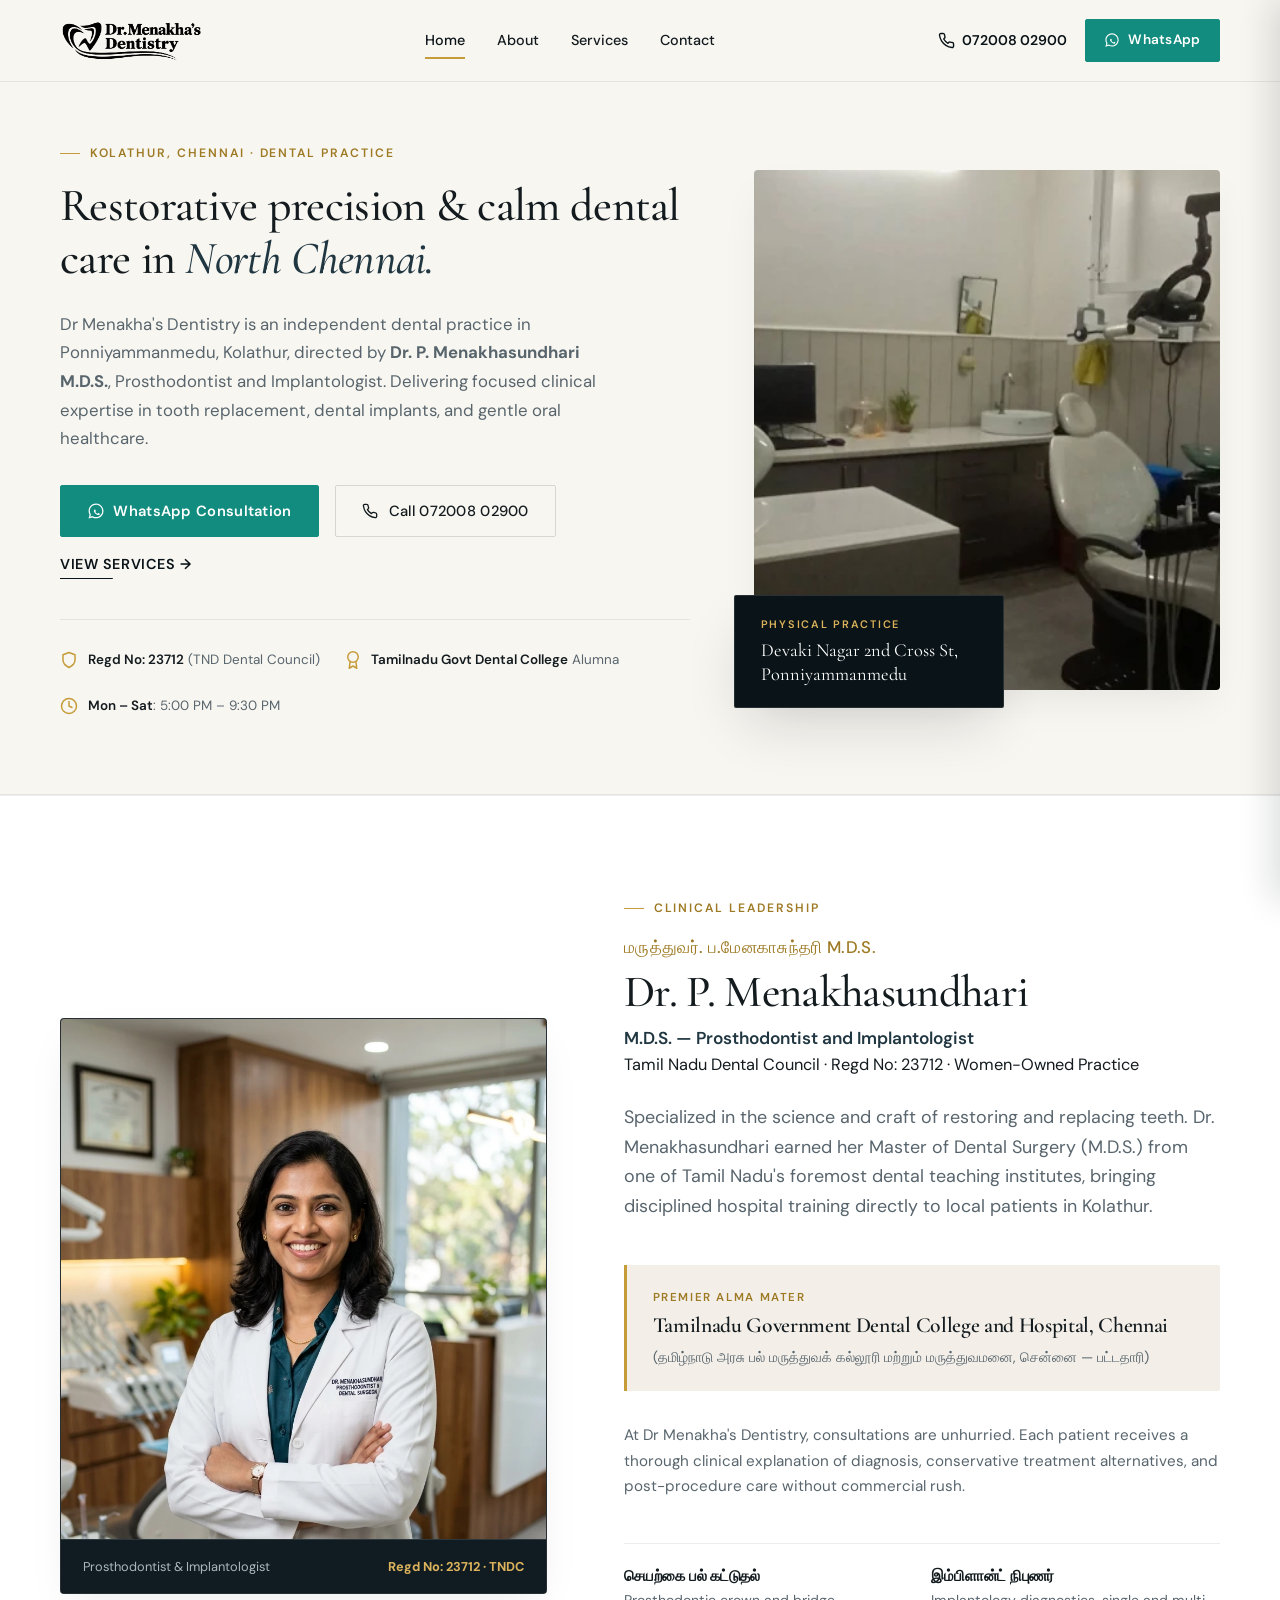
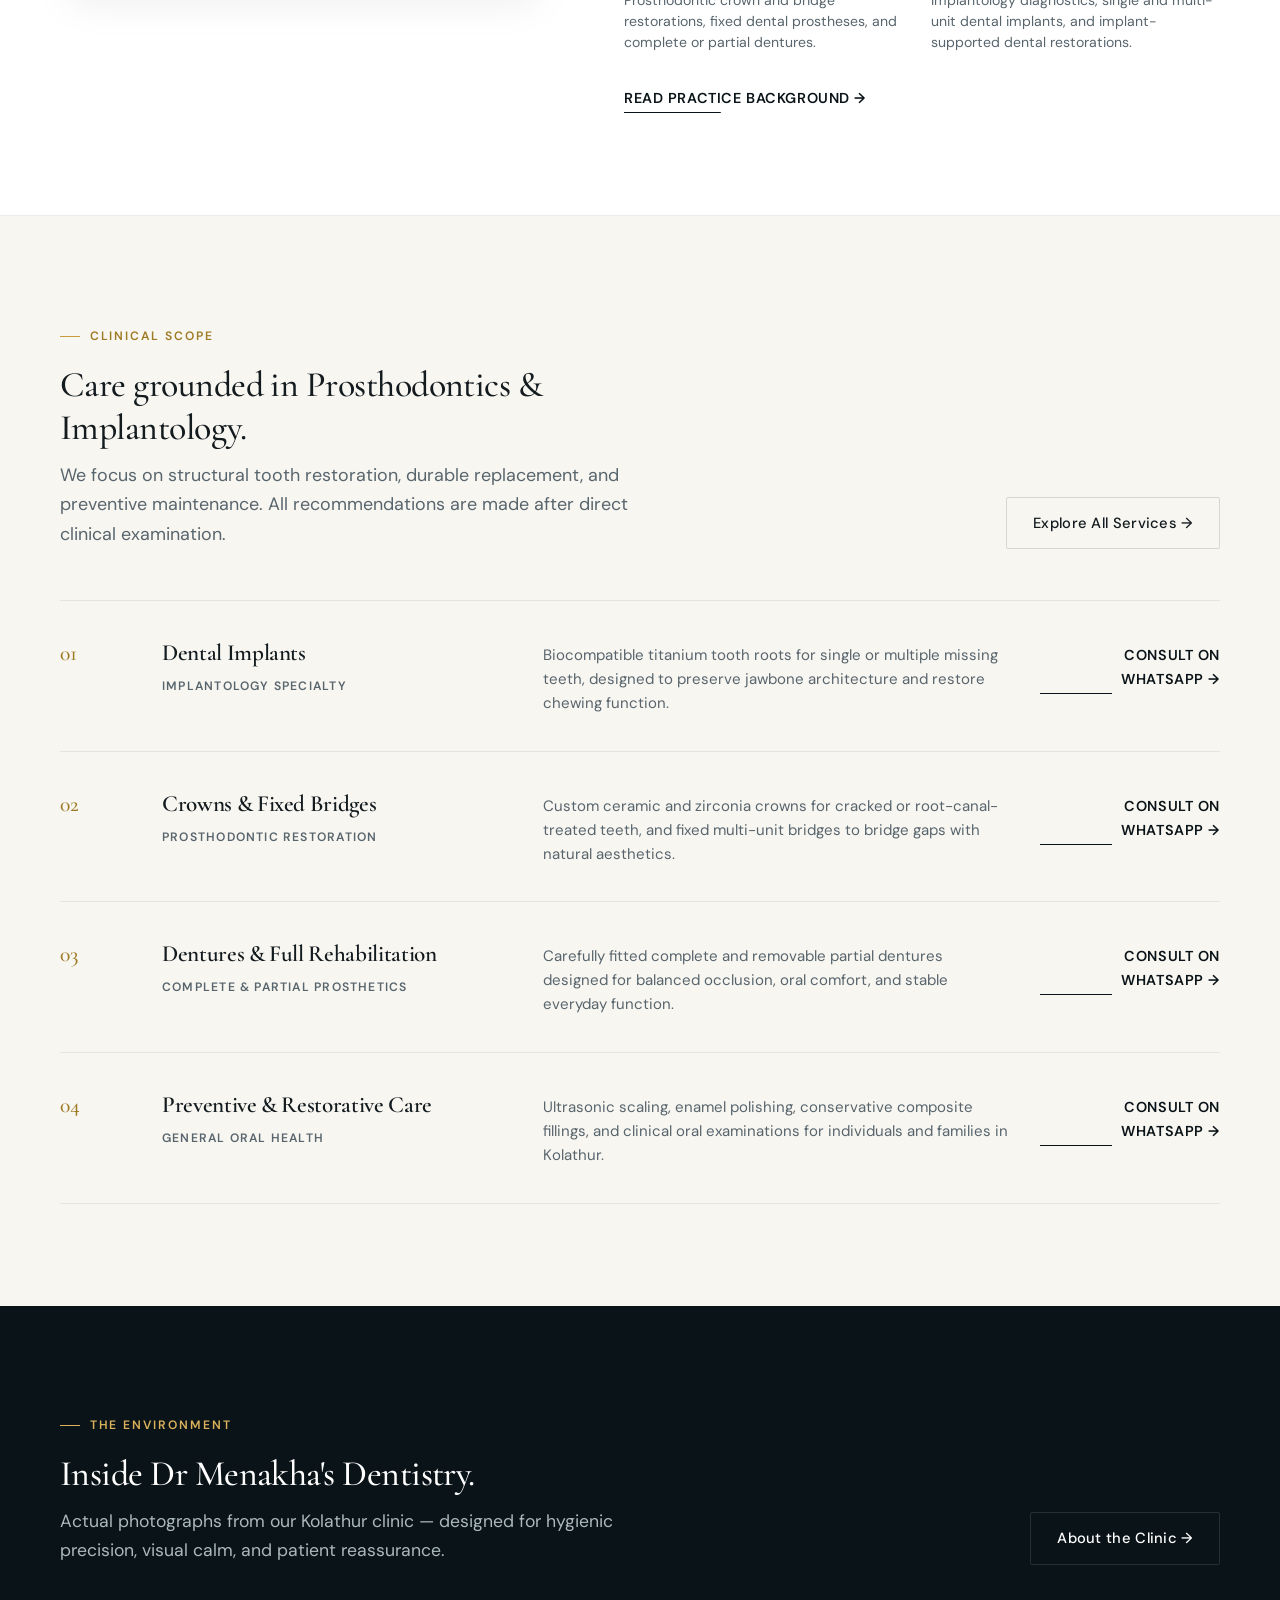
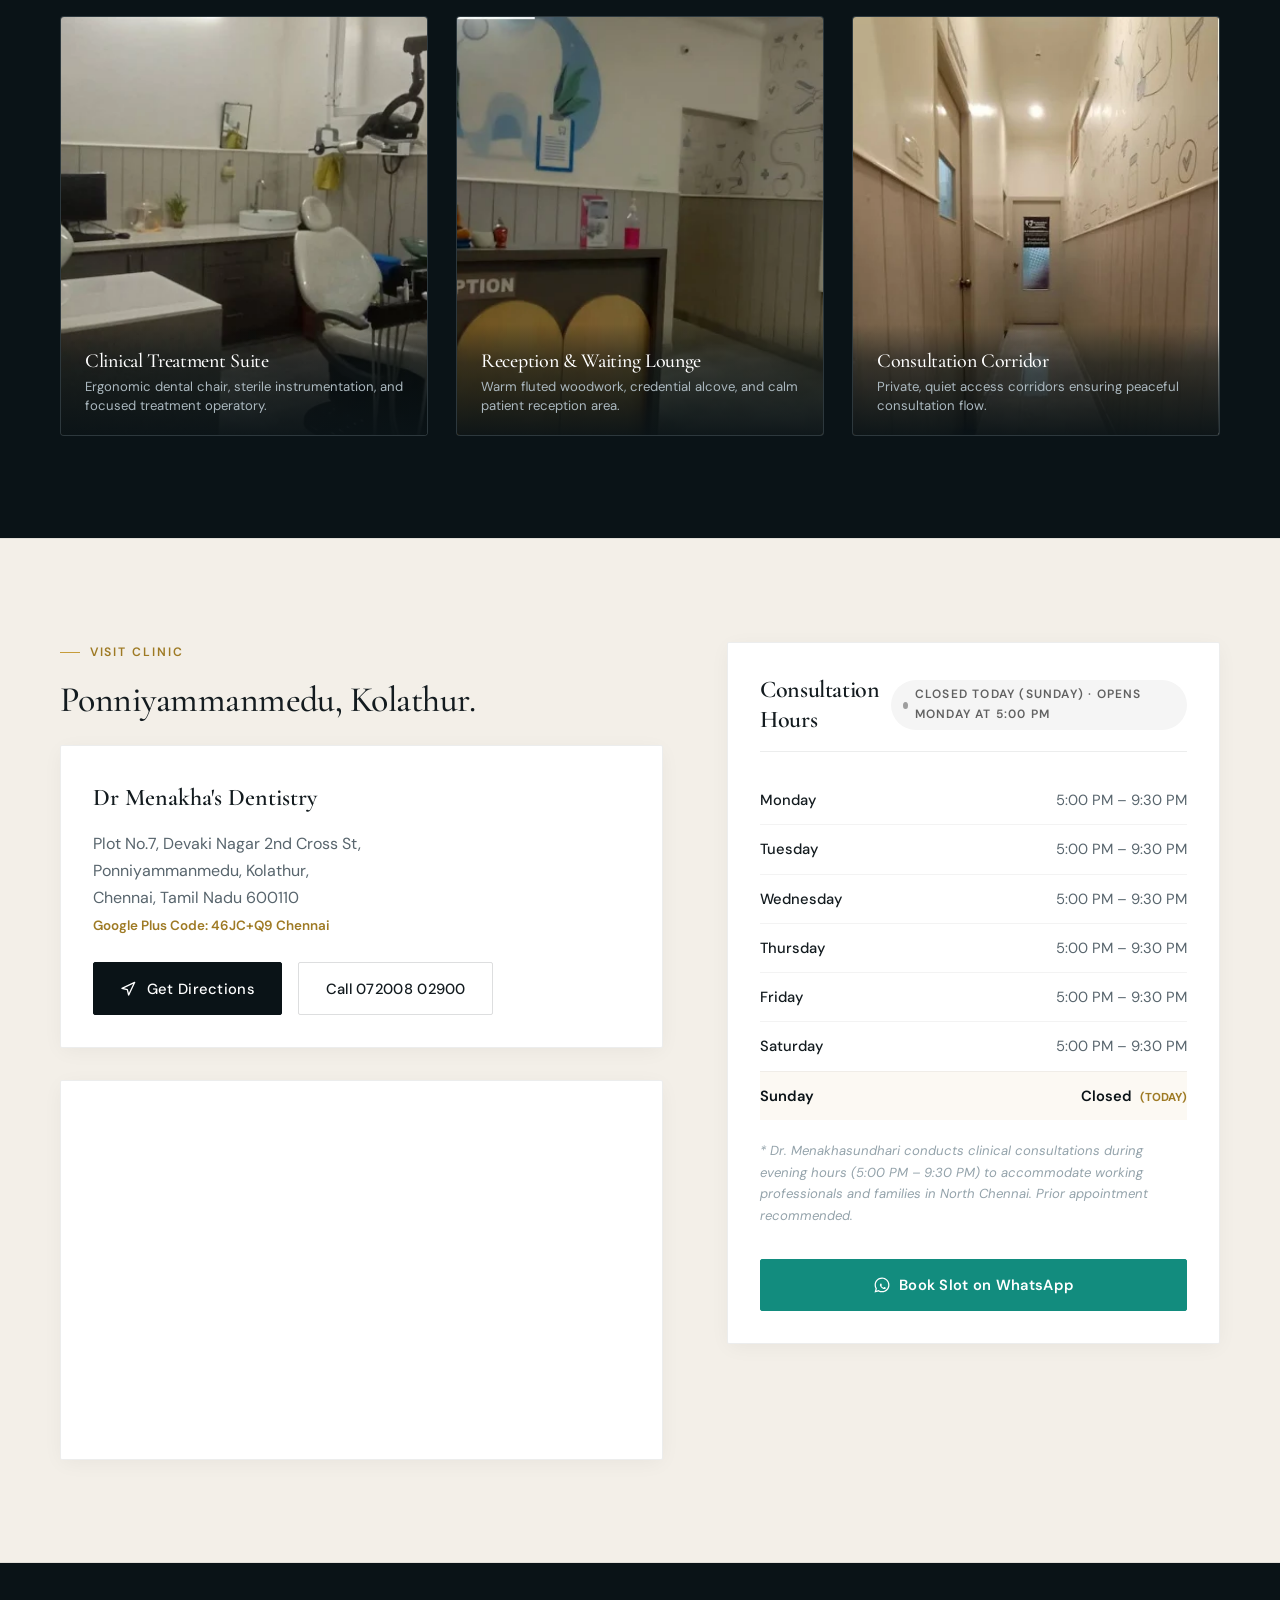
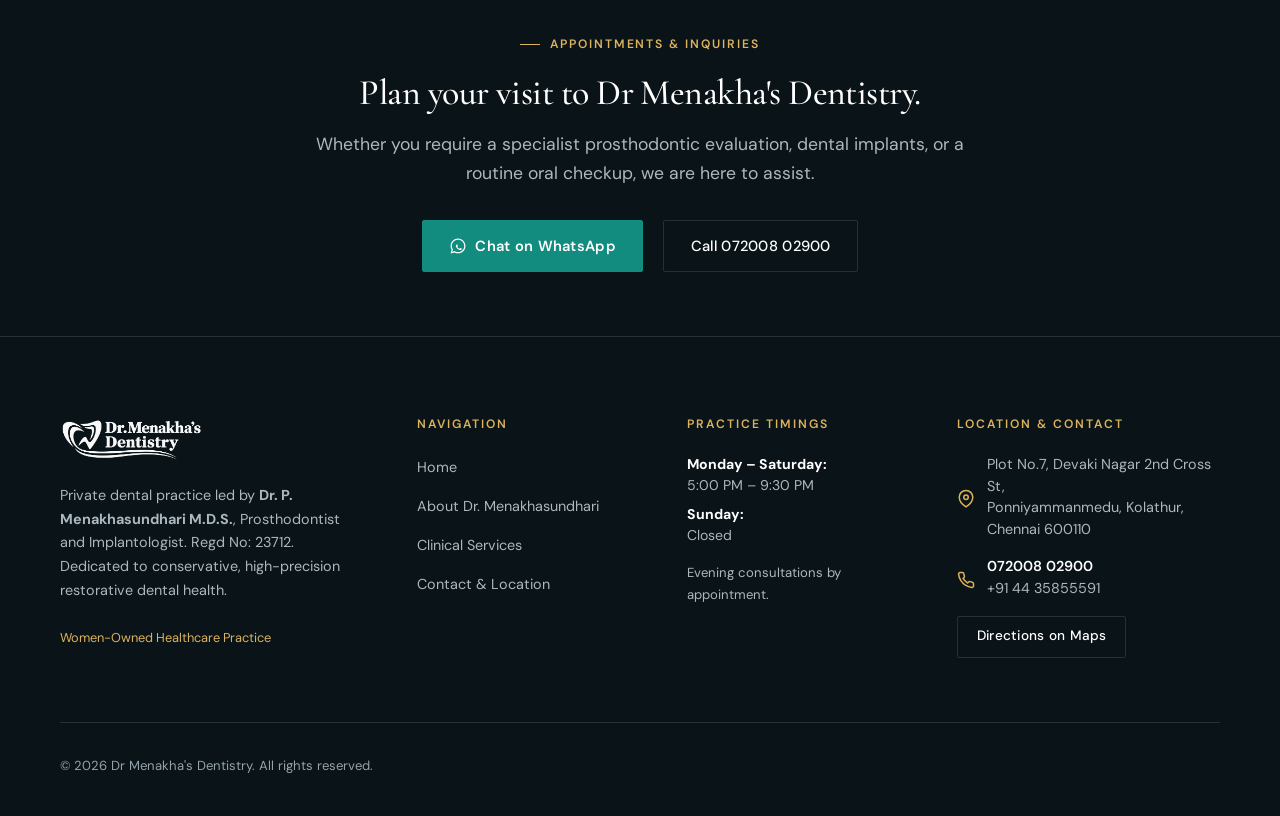
==== commit bf24d7e1: "Remove official website line from footer" ====
--- a/index.html
+++ b/index.html
@@ -624,9 +624,6 @@
         <div>
           &copy; <span id="currentYear">2026</span> Dr Menakha's Dentistry. All rights reserved.
         </div>
-        <div>
-          Official Website: drmenakhasdentistry.com · Ponniyammanmedu, Kolathur, Chennai
-        </div>
       </div>
     </div>
   </footer>
